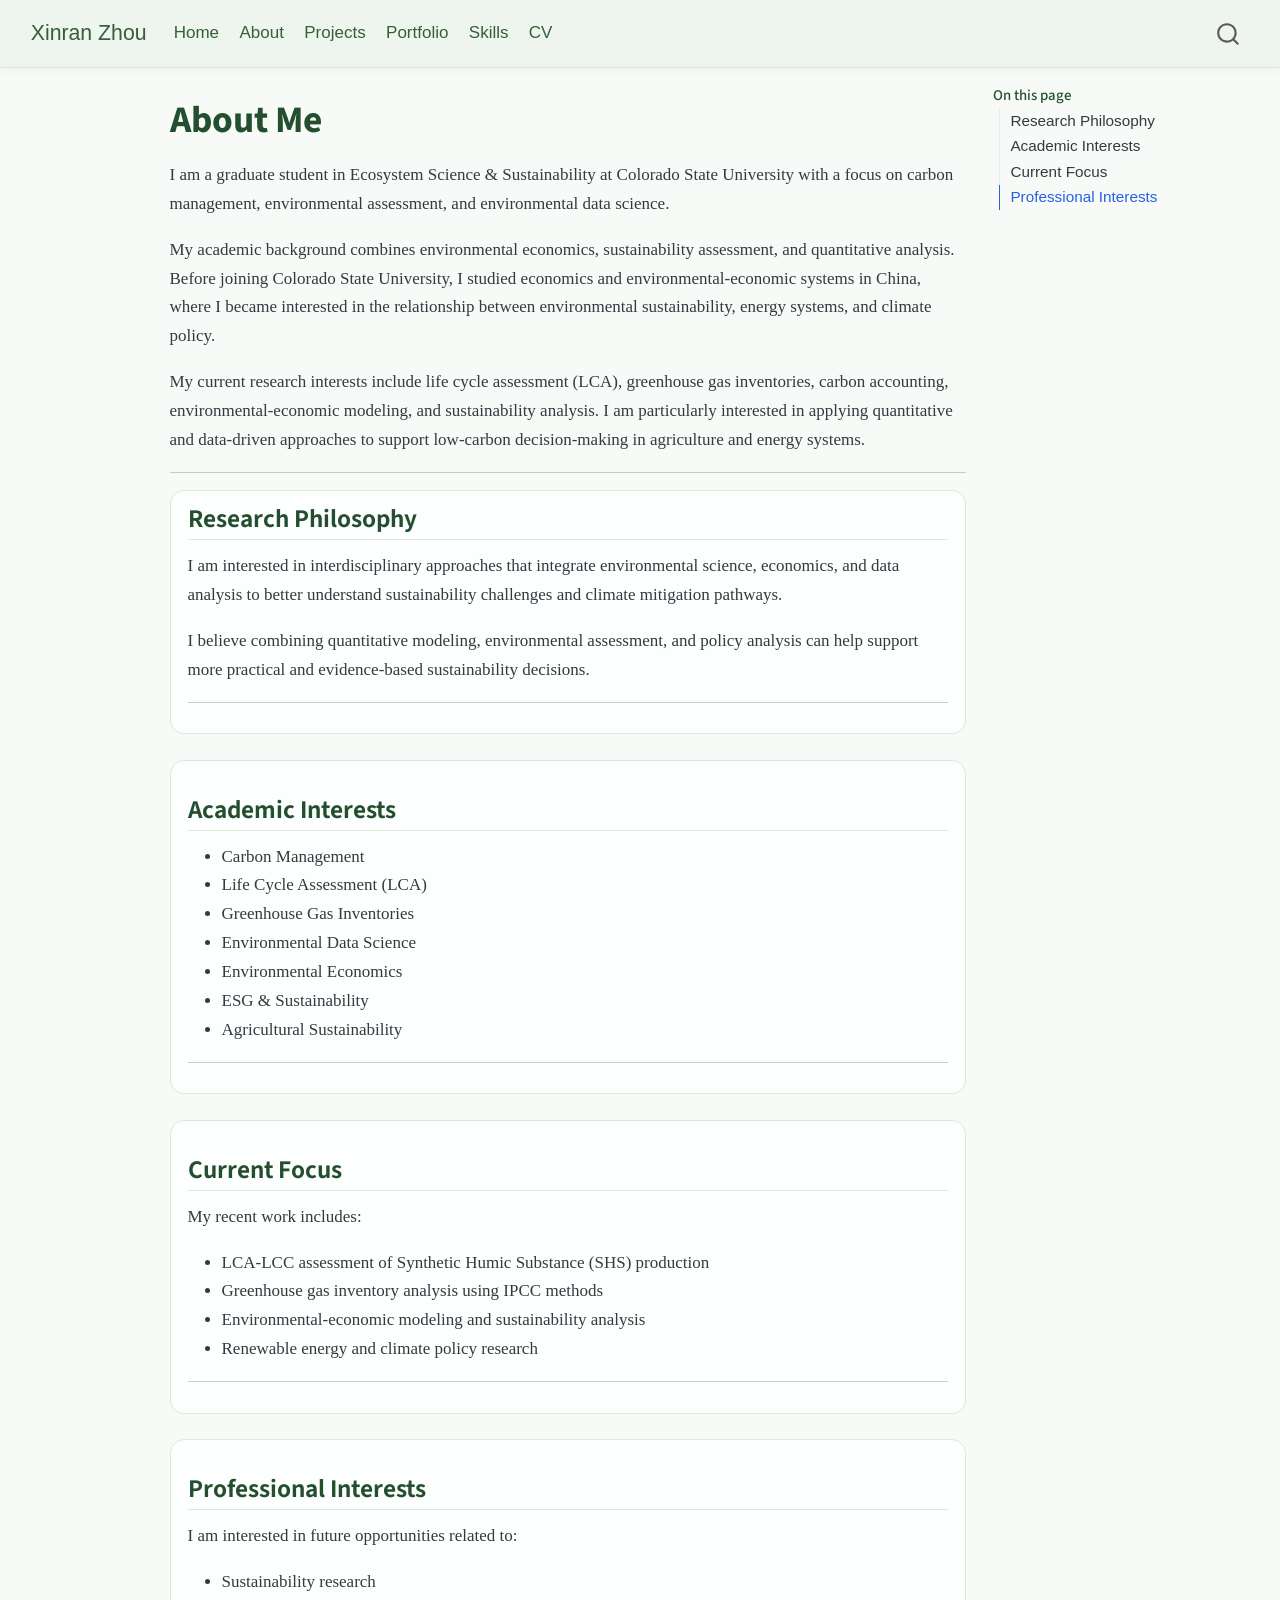
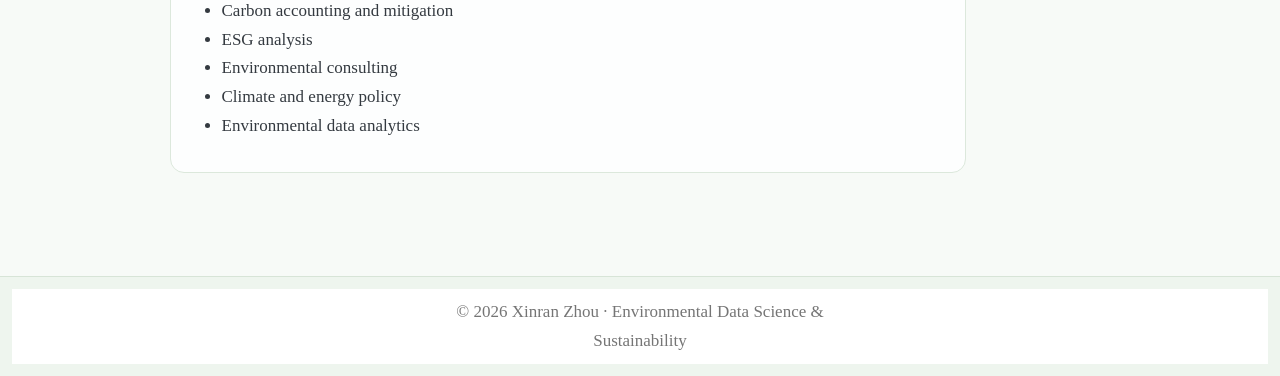
==== docs/about.html @ d774b44e "Add files via upload" ====
<!DOCTYPE html>
<html xmlns="http://www.w3.org/1999/xhtml" lang="en" xml:lang="en"><head>

<meta charset="utf-8">
<meta name="generator" content="quarto-1.9.36">

<meta name="viewport" content="width=device-width, initial-scale=1.0, user-scalable=yes">


<title>About Me – Xinran Zhou</title>
<style>
/* Default styles provided by pandoc.
** See https://pandoc.org/MANUAL.html#variables-for-html for config info.
*/
code{white-space: pre-wrap;}
span.smallcaps{font-variant: small-caps;}
div.columns{display: flex; gap: min(4vw, 1.5em);}
div.column{flex: auto; overflow-x: auto;}
div.hanging-indent{margin-left: 1.5em; text-indent: -1.5em;}
ul.task-list{list-style: none;}
ul.task-list li input[type="checkbox"] {
  width: 0.8em;
  margin: 0 0.8em 0.2em -1em; /* quarto-specific, see https://github.com/quarto-dev/quarto-cli/issues/4556 */ 
  vertical-align: middle;
}
</style>


<script src="site_libs/quarto-nav/quarto-nav.js"></script>
<script src="site_libs/clipboard/clipboard.min.js"></script>
<script src="site_libs/quarto-search/autocomplete.umd.js"></script>
<script src="site_libs/quarto-search/fuse.min.js"></script>
<script src="site_libs/quarto-search/quarto-search.js"></script>
<meta name="quarto:offset" content="./">
<script src="site_libs/quarto-html/quarto.js" type="module"></script>
<script src="site_libs/quarto-html/tabsets/tabsets.js" type="module"></script>
<script src="site_libs/quarto-html/popper.min.js"></script>
<script src="site_libs/quarto-html/tippy.umd.min.js"></script>
<script src="site_libs/quarto-html/anchor.min.js"></script>
<link href="site_libs/quarto-html/tippy.css" rel="stylesheet">
<link href="site_libs/quarto-html/quarto-syntax-highlighting-845c23b38eaddc0f92fda52bfe77a8c8.css" rel="stylesheet" id="quarto-text-highlighting-styles">
<script src="site_libs/bootstrap/bootstrap.min.js"></script>
<link href="site_libs/bootstrap/bootstrap-icons.css" rel="stylesheet">
<link href="site_libs/bootstrap/bootstrap-4a0616db53567be4a65104bf4abeed56.min.css" rel="stylesheet" append-hash="true" id="quarto-bootstrap" data-mode="light">
<script id="quarto-search-options" type="application/json">{
  "location": "navbar",
  "copy-button": false,
  "collapse-after": 3,
  "panel-placement": "end",
  "type": "overlay",
  "limit": 50,
  "keyboard-shortcut": [
    "f",
    "/",
    "s"
  ],
  "show-item-context": false,
  "language": {
    "search-no-results-text": "No results",
    "search-matching-documents-text": "matching documents",
    "search-copy-link-title": "Copy link to search",
    "search-hide-matches-text": "Hide additional matches",
    "search-more-match-text": "more match in this document",
    "search-more-matches-text": "more matches in this document",
    "search-clear-button-title": "Clear",
    "search-text-placeholder": "",
    "search-detached-cancel-button-title": "Cancel",
    "search-submit-button-title": "Submit",
    "search-label": "Search"
  }
}</script>
<style>html{ scroll-behavior: smooth; }</style>


<link rel="stylesheet" href="styles.css">
</head>

<body class="nav-fixed quarto-light">

<div id="quarto-search-results"></div>
  <header id="quarto-header" class="headroom fixed-top">
    <nav class="navbar navbar-expand-lg " data-bs-theme="dark">
      <div class="navbar-container container-fluid">
      <div class="navbar-brand-container mx-auto">
    <a class="navbar-brand" href="./index.html">
    <span class="navbar-title">Xinran Zhou</span>
    </a>
  </div>
            <div id="quarto-search" class="" title="Search"></div>
          <button class="navbar-toggler" type="button" data-bs-toggle="collapse" data-bs-target="#navbarCollapse" aria-controls="navbarCollapse" role="menu" aria-expanded="false" aria-label="Toggle navigation" onclick="if (window.quartoToggleHeadroom) { window.quartoToggleHeadroom(); }">
  <span class="navbar-toggler-icon"></span>
</button>
          <div class="collapse navbar-collapse" id="navbarCollapse">
            <ul class="navbar-nav navbar-nav-scroll me-auto">
  <li class="nav-item">
    <a class="nav-link" href="./index.html"> 
<span class="menu-text">Home</span></a>
  </li>  
  <li class="nav-item">
    <a class="nav-link active" href="./about.html" aria-current="page"> 
<span class="menu-text">About</span></a>
  </li>  
  <li class="nav-item">
    <a class="nav-link" href="./projects.html"> 
<span class="menu-text">Projects</span></a>
  </li>  
  <li class="nav-item">
    <a class="nav-link" href="./portfolio.html"> 
<span class="menu-text">Portfolio</span></a>
  </li>  
  <li class="nav-item">
    <a class="nav-link" href="./skills.html"> 
<span class="menu-text">Skills</span></a>
  </li>  
  <li class="nav-item">
    <a class="nav-link" href="./cv.html"> 
<span class="menu-text">CV</span></a>
  </li>  
</ul>
          </div> <!-- /navcollapse -->
            <div class="quarto-navbar-tools">
</div>
      </div> <!-- /container-fluid -->
    </nav>
</header>
<!-- content -->
<div id="quarto-content" class="quarto-container page-columns page-rows-contents page-layout-article page-navbar">
<!-- sidebar -->
<!-- margin-sidebar -->
    <div id="quarto-margin-sidebar" class="sidebar margin-sidebar">
        <nav id="TOC" role="doc-toc" class="toc-active">
    <h2 id="toc-title">On this page</h2>
   
  <ul class="collapse">
  <li><a href="#research-philosophy" id="toc-research-philosophy" class="nav-link active" data-scroll-target="#research-philosophy">Research Philosophy</a></li>
  <li><a href="#academic-interests" id="toc-academic-interests" class="nav-link" data-scroll-target="#academic-interests">Academic Interests</a></li>
  <li><a href="#current-focus" id="toc-current-focus" class="nav-link" data-scroll-target="#current-focus">Current Focus</a></li>
  <li><a href="#professional-interests" id="toc-professional-interests" class="nav-link" data-scroll-target="#professional-interests">Professional Interests</a></li>
  </ul>
</nav>
    </div>
<!-- main -->
<main class="content" id="quarto-document-content">

<header id="title-block-header" class="quarto-title-block default">
<div class="quarto-title">
<h1 class="title">About Me</h1>
</div>



<div class="quarto-title-meta">

    
  
    
  </div>
  


</header>


<p>I am a graduate student in Ecosystem Science &amp; Sustainability at Colorado State University with a focus on carbon management, environmental assessment, and environmental data science.</p>
<p>My academic background combines environmental economics, sustainability assessment, and quantitative analysis. Before joining Colorado State University, I studied economics and environmental-economic systems in China, where I became interested in the relationship between environmental sustainability, energy systems, and climate policy.</p>
<p>My current research interests include life cycle assessment (LCA), greenhouse gas inventories, carbon accounting, environmental-economic modeling, and sustainability analysis. I am particularly interested in applying quantitative and data-driven approaches to support low-carbon decision-making in agriculture and energy systems.</p>
<hr>
<section id="research-philosophy" class="level2">
<h2 class="anchored" data-anchor-id="research-philosophy">Research Philosophy</h2>
<p>I am interested in interdisciplinary approaches that integrate environmental science, economics, and data analysis to better understand sustainability challenges and climate mitigation pathways.</p>
<p>I believe combining quantitative modeling, environmental assessment, and policy analysis can help support more practical and evidence-based sustainability decisions.</p>
<hr>
</section>
<section id="academic-interests" class="level2">
<h2 class="anchored" data-anchor-id="academic-interests">Academic Interests</h2>
<ul>
<li>Carbon Management</li>
<li>Life Cycle Assessment (LCA)</li>
<li>Greenhouse Gas Inventories</li>
<li>Environmental Data Science</li>
<li>Environmental Economics</li>
<li>ESG &amp; Sustainability</li>
<li>Agricultural Sustainability</li>
</ul>
<hr>
</section>
<section id="current-focus" class="level2">
<h2 class="anchored" data-anchor-id="current-focus">Current Focus</h2>
<p>My recent work includes:</p>
<ul>
<li>LCA-LCC assessment of Synthetic Humic Substance (SHS) production</li>
<li>Greenhouse gas inventory analysis using IPCC methods</li>
<li>Environmental-economic modeling and sustainability analysis</li>
<li>Renewable energy and climate policy research</li>
</ul>
<hr>
</section>
<section id="professional-interests" class="level2">
<h2 class="anchored" data-anchor-id="professional-interests">Professional Interests</h2>
<p>I am interested in future opportunities related to:</p>
<ul>
<li>Sustainability research</li>
<li>Carbon accounting and mitigation</li>
<li>ESG analysis</li>
<li>Environmental consulting</li>
<li>Climate and energy policy</li>
<li>Environmental data analytics</li>
</ul>


</section>

</main> <!-- /main -->
<script id="quarto-html-after-body" type="application/javascript">
  window.document.addEventListener("DOMContentLoaded", function (event) {
    const icon = "";
    const anchorJS = new window.AnchorJS();
    anchorJS.options = {
      placement: 'right',
      icon: icon
    };
    anchorJS.add('.anchored');
    const isCodeAnnotation = (el) => {
      for (const clz of el.classList) {
        if (clz.startsWith('code-annotation-')) {                     
          return true;
        }
      }
      return false;
    }
    const onCopySuccess = function(e) {
      // button target
      const button = e.trigger;
      // don't keep focus
      button.blur();
      // flash "checked"
      button.classList.add('code-copy-button-checked');
      var currentTitle = button.getAttribute("title");
      button.setAttribute("title", "Copied!");
      let tooltip;
      if (window.bootstrap) {
        button.setAttribute("data-bs-toggle", "tooltip");
        button.setAttribute("data-bs-placement", "left");
        button.setAttribute("data-bs-title", "Copied!");
        tooltip = new bootstrap.Tooltip(button, 
          { trigger: "manual", 
            customClass: "code-copy-button-tooltip",
            offset: [0, -8]});
        tooltip.show();    
      }
      setTimeout(function() {
        if (tooltip) {
          tooltip.hide();
          button.removeAttribute("data-bs-title");
          button.removeAttribute("data-bs-toggle");
          button.removeAttribute("data-bs-placement");
        }
        button.setAttribute("title", currentTitle);
        button.classList.remove('code-copy-button-checked');
      }, 1000);
      // clear code selection
      e.clearSelection();
    }
    const getTextToCopy = function(trigger) {
      const outerScaffold = trigger.parentElement.cloneNode(true);
      const codeEl = outerScaffold.querySelector('code');
      for (const childEl of codeEl.children) {
        if (isCodeAnnotation(childEl)) {
          childEl.remove();
        }
      }
      return codeEl.innerText;
    }
    const clipboard = new window.ClipboardJS('.code-copy-button:not([data-in-quarto-modal])', {
      text: getTextToCopy
    });
    clipboard.on('success', onCopySuccess);
    if (window.document.getElementById('quarto-embedded-source-code-modal')) {
      const clipboardModal = new window.ClipboardJS('.code-copy-button[data-in-quarto-modal]', {
        text: getTextToCopy,
        container: window.document.getElementById('quarto-embedded-source-code-modal')
      });
      clipboardModal.on('success', onCopySuccess);
    }
      var localhostRegex = new RegExp(/^(?:http|https):\/\/localhost\:?[0-9]*\//);
      var mailtoRegex = new RegExp(/^mailto:/);
        var filterRegex = new RegExp('/' + window.location.host + '/');
      var isInternal = (href) => {
          return filterRegex.test(href) || localhostRegex.test(href) || mailtoRegex.test(href);
      }
      // Inspect non-navigation links and adorn them if external
     var links = window.document.querySelectorAll('a[href]:not(.nav-link):not(.navbar-brand):not(.toc-action):not(.sidebar-link):not(.sidebar-item-toggle):not(.pagination-link):not(.no-external):not([aria-hidden]):not(.dropdown-item):not(.quarto-navigation-tool):not(.about-link)');
      for (var i=0; i<links.length; i++) {
        const link = links[i];
        if (!isInternal(link.href)) {
          // undo the damage that might have been done by quarto-nav.js in the case of
          // links that we want to consider external
          if (link.dataset.originalHref !== undefined) {
            link.href = link.dataset.originalHref;
          }
            // target, if specified
            link.setAttribute("target", "_blank");
            if (link.getAttribute("rel") === null) {
              link.setAttribute("rel", "noopener");
            }
        }
      }
    function tippyHover(el, contentFn, onTriggerFn, onUntriggerFn) {
      const config = {
        allowHTML: true,
        maxWidth: 500,
        delay: 100,
        arrow: false,
        appendTo: function(el) {
            return el.parentElement;
        },
        interactive: true,
        interactiveBorder: 10,
        theme: 'quarto',
        placement: 'bottom-start',
      };
      if (contentFn) {
        config.content = contentFn;
      }
      if (onTriggerFn) {
        config.onTrigger = onTriggerFn;
      }
      if (onUntriggerFn) {
        config.onUntrigger = onUntriggerFn;
      }
      window.tippy(el, config); 
    }
    const noterefs = window.document.querySelectorAll('a[role="doc-noteref"]');
    for (var i=0; i<noterefs.length; i++) {
      const ref = noterefs[i];
      tippyHover(ref, function() {
        // use id or data attribute instead here
        let href = ref.getAttribute('data-footnote-href') || ref.getAttribute('href');
        try { href = new URL(href).hash; } catch {}
        const id = href.replace(/^#\/?/, "");
        const note = window.document.getElementById(id);
        if (note) {
          return note.innerHTML;
        } else {
          return "";
        }
      });
    }
    const xrefs = window.document.querySelectorAll('a.quarto-xref');
    const processXRef = (id, note) => {
      // Strip column container classes
      const stripColumnClz = (el) => {
        el.classList.remove("page-full", "page-columns");
        if (el.children) {
          for (const child of el.children) {
            stripColumnClz(child);
          }
        }
      }
      stripColumnClz(note)
      if (id === null || id.startsWith('sec-')) {
        // Special case sections, only their first couple elements
        const container = document.createElement("div");
        if (note.children && note.children.length > 2) {
          container.appendChild(note.children[0].cloneNode(true));
          for (let i = 1; i < note.children.length; i++) {
            const child = note.children[i];
            if (child.tagName === "P" && child.innerText === "") {
              continue;
            } else {
              container.appendChild(child.cloneNode(true));
              break;
            }
          }
          if (window.Quarto?.typesetMath) {
            window.Quarto.typesetMath(container);
          }
          return container.innerHTML
        } else {
          if (window.Quarto?.typesetMath) {
            window.Quarto.typesetMath(note);
          }
          return note.innerHTML;
        }
      } else {
        // Remove any anchor links if they are present
        const anchorLink = note.querySelector('a.anchorjs-link');
        if (anchorLink) {
          anchorLink.remove();
        }
        if (window.Quarto?.typesetMath) {
          window.Quarto.typesetMath(note);
        }
        if (note.classList.contains("callout")) {
          return note.outerHTML;
        } else {
          return note.innerHTML;
        }
      }
    }
    for (var i=0; i<xrefs.length; i++) {
      const xref = xrefs[i];
      tippyHover(xref, undefined, function(instance) {
        instance.disable();
        let url = xref.getAttribute('href');
        let hash = undefined; 
        if (url.startsWith('#')) {
          hash = url;
        } else {
          try { hash = new URL(url).hash; } catch {}
        }
        if (hash) {
          const id = hash.replace(/^#\/?/, "");
          const note = window.document.getElementById(id);
          if (note !== null) {
            try {
              const html = processXRef(id, note.cloneNode(true));
              instance.setContent(html);
            } finally {
              instance.enable();
              instance.show();
            }
          } else {
            // See if we can fetch this
            fetch(url.split('#')[0])
            .then(res => res.text())
            .then(html => {
              const parser = new DOMParser();
              const htmlDoc = parser.parseFromString(html, "text/html");
              const note = htmlDoc.getElementById(id);
              if (note !== null) {
                const html = processXRef(id, note);
                instance.setContent(html);
              } 
            }).finally(() => {
              instance.enable();
              instance.show();
            });
          }
        } else {
          // See if we can fetch a full url (with no hash to target)
          // This is a special case and we should probably do some content thinning / targeting
          fetch(url)
          .then(res => res.text())
          .then(html => {
            const parser = new DOMParser();
            const htmlDoc = parser.parseFromString(html, "text/html");
            const note = htmlDoc.querySelector('main.content');
            if (note !== null) {
              // This should only happen for chapter cross references
              // (since there is no id in the URL)
              // remove the first header
              if (note.children.length > 0 && note.children[0].tagName === "HEADER") {
                note.children[0].remove();
              }
              const html = processXRef(null, note);
              instance.setContent(html);
            } 
          }).finally(() => {
            instance.enable();
            instance.show();
          });
        }
      }, function(instance) {
      });
    }
        let selectedAnnoteEl;
        const selectorForAnnotation = ( cell, annotation) => {
          let cellAttr = 'data-code-cell="' + cell + '"';
          let lineAttr = 'data-code-annotation="' +  annotation + '"';
          const selector = 'span[' + cellAttr + '][' + lineAttr + ']';
          return selector;
        }
        const selectCodeLines = (annoteEl) => {
          const doc = window.document;
          const targetCell = annoteEl.getAttribute("data-target-cell");
          const targetAnnotation = annoteEl.getAttribute("data-target-annotation");
          const annoteSpan = window.document.querySelector(selectorForAnnotation(targetCell, targetAnnotation));
          const lines = annoteSpan.getAttribute("data-code-lines").split(",");
          const lineIds = lines.map((line) => {
            return targetCell + "-" + line;
          })
          let top = null;
          let height = null;
          let parent = null;
          if (lineIds.length > 0) {
              //compute the position of the single el (top and bottom and make a div)
              const el = window.document.getElementById(lineIds[0]);
              top = el.offsetTop;
              height = el.offsetHeight;
              parent = el.parentElement.parentElement;
            if (lineIds.length > 1) {
              const lastEl = window.document.getElementById(lineIds[lineIds.length - 1]);
              const bottom = lastEl.offsetTop + lastEl.offsetHeight;
              height = bottom - top;
            }
            if (top !== null && height !== null && parent !== null) {
              // cook up a div (if necessary) and position it 
              let div = window.document.getElementById("code-annotation-line-highlight");
              if (div === null) {
                div = window.document.createElement("div");
                div.setAttribute("id", "code-annotation-line-highlight");
                div.style.position = 'absolute';
                parent.appendChild(div);
              }
              div.style.top = top - 2 + "px";
              div.style.height = height + 4 + "px";
              div.style.left = 0;
              let gutterDiv = window.document.getElementById("code-annotation-line-highlight-gutter");
              if (gutterDiv === null) {
                gutterDiv = window.document.createElement("div");
                gutterDiv.setAttribute("id", "code-annotation-line-highlight-gutter");
                gutterDiv.style.position = 'absolute';
                const codeCell = window.document.getElementById(targetCell);
                const gutter = codeCell.querySelector('.code-annotation-gutter');
                gutter.appendChild(gutterDiv);
              }
              gutterDiv.style.top = top - 2 + "px";
              gutterDiv.style.height = height + 4 + "px";
            }
            selectedAnnoteEl = annoteEl;
          }
        };
        const unselectCodeLines = () => {
          const elementsIds = ["code-annotation-line-highlight", "code-annotation-line-highlight-gutter"];
          elementsIds.forEach((elId) => {
            const div = window.document.getElementById(elId);
            if (div) {
              div.remove();
            }
          });
          selectedAnnoteEl = undefined;
        };
          // Handle positioning of the toggle
      window.addEventListener(
        "resize",
        throttle(() => {
          elRect = undefined;
          if (selectedAnnoteEl) {
            selectCodeLines(selectedAnnoteEl);
          }
        }, 10)
      );
      function throttle(fn, ms) {
      let throttle = false;
      let timer;
        return (...args) => {
          if(!throttle) { // first call gets through
              fn.apply(this, args);
              throttle = true;
          } else { // all the others get throttled
              if(timer) clearTimeout(timer); // cancel #2
              timer = setTimeout(() => {
                fn.apply(this, args);
                timer = throttle = false;
              }, ms);
          }
        };
      }
        // Attach click handler to the DT
        const annoteDls = window.document.querySelectorAll('dt[data-target-cell]');
        for (const annoteDlNode of annoteDls) {
          annoteDlNode.addEventListener('click', (event) => {
            const clickedEl = event.target;
            if (clickedEl !== selectedAnnoteEl) {
              unselectCodeLines();
              const activeEl = window.document.querySelector('dt[data-target-cell].code-annotation-active');
              if (activeEl) {
                activeEl.classList.remove('code-annotation-active');
              }
              selectCodeLines(clickedEl);
              clickedEl.classList.add('code-annotation-active');
            } else {
              // Unselect the line
              unselectCodeLines();
              clickedEl.classList.remove('code-annotation-active');
            }
          });
        }
    const findCites = (el) => {
      const parentEl = el.parentElement;
      if (parentEl) {
        const cites = parentEl.dataset.cites;
        if (cites) {
          return {
            el,
            cites: cites.split(' ')
          };
        } else {
          return findCites(el.parentElement)
        }
      } else {
        return undefined;
      }
    };
    var bibliorefs = window.document.querySelectorAll('a[role="doc-biblioref"]');
    for (var i=0; i<bibliorefs.length; i++) {
      const ref = bibliorefs[i];
      const citeInfo = findCites(ref);
      if (citeInfo) {
        tippyHover(citeInfo.el, function() {
          var popup = window.document.createElement('div');
          citeInfo.cites.forEach(function(cite) {
            var citeDiv = window.document.createElement('div');
            citeDiv.classList.add('hanging-indent');
            citeDiv.classList.add('csl-entry');
            var biblioDiv = window.document.getElementById('ref-' + cite);
            if (biblioDiv) {
              citeDiv.innerHTML = biblioDiv.innerHTML;
            }
            popup.appendChild(citeDiv);
          });
          return popup.innerHTML;
        });
      }
    }
  });
  </script>
</div> <!-- /content -->
<footer class="footer">
  <div class="nav-footer">
    <div class="nav-footer-left">
      &nbsp;
    </div>   
    <div class="nav-footer-center">
<p>© 2026 Xinran Zhou · Environmental Data Science &amp; Sustainability</p>
</div>
    <div class="nav-footer-right">
      &nbsp;
    </div>
  </div>
</footer>




<script src="site_libs/quarto-html/zenscroll-min.js"></script>
</body></html>
---- docs/site_libs/quarto-html/tippy.css ----
.tippy-box[data-animation=fade][data-state=hidden]{opacity:0}[data-tippy-root]{max-width:calc(100vw - 10px)}.tippy-box{position:relative;background-color:#333;color:#fff;border-radius:4px;font-size:14px;line-height:1.4;white-space:normal;outline:0;transition-property:transform,visibility,opacity}.tippy-box[data-placement^=top]>.tippy-arrow{bottom:0}.tippy-box[data-placement^=top]>.tippy-arrow:before{bottom:-7px;left:0;border-width:8px 8px 0;border-top-color:initial;transform-origin:center top}.tippy-box[data-placement^=bottom]>.tippy-arrow{top:0}.tippy-box[data-placement^=bottom]>.tippy-arrow:before{top:-7px;left:0;border-width:0 8px 8px;border-bottom-color:initial;transform-origin:center bottom}.tippy-box[data-placement^=left]>.tippy-arrow{right:0}.tippy-box[data-placement^=left]>.tippy-arrow:before{border-width:8px 0 8px 8px;border-left-color:initial;right:-7px;transform-origin:center left}.tippy-box[data-placement^=right]>.tippy-arrow{left:0}.tippy-box[data-placement^=right]>.tippy-arrow:before{left:-7px;border-width:8px 8px 8px 0;border-right-color:initial;transform-origin:center right}.tippy-box[data-inertia][data-state=visible]{transition-timing-function:cubic-bezier(.54,1.5,.38,1.11)}.tippy-arrow{width:16px;height:16px;color:#333}.tippy-arrow:before{content:"";position:absolute;border-color:transparent;border-style:solid}.tippy-content{position:relative;padding:5px 9px;z-index:1}
---- docs/site_libs/quarto-html/quarto-syntax-highlighting-845c23b38eaddc0f92fda52bfe77a8c8.css ----
/* quarto syntax highlight colors */
:root {
  --quarto-hl-ot-color: #003B4F;
  --quarto-hl-at-color: #657422;
  --quarto-hl-ss-color: #20794D;
  --quarto-hl-an-color: #5E5E5E;
  --quarto-hl-fu-color: #4758AB;
  --quarto-hl-st-color: #20794D;
  --quarto-hl-cf-color: #003B4F;
  --quarto-hl-op-color: #5E5E5E;
  --quarto-hl-er-color: #AD0000;
  --quarto-hl-bn-color: #AD0000;
  --quarto-hl-al-color: #AD0000;
  --quarto-hl-va-color: #111111;
  --quarto-hl-bu-color: inherit;
  --quarto-hl-ex-color: inherit;
  --quarto-hl-pp-color: #AD0000;
  --quarto-hl-in-color: #5E5E5E;
  --quarto-hl-vs-color: #20794D;
  --quarto-hl-wa-color: #5E5E5E;
  --quarto-hl-do-color: #5E5E5E;
  --quarto-hl-im-color: #00769E;
  --quarto-hl-ch-color: #20794D;
  --quarto-hl-dt-color: #AD0000;
  --quarto-hl-fl-color: #AD0000;
  --quarto-hl-co-color: #5E5E5E;
  --quarto-hl-cv-color: #5E5E5E;
  --quarto-hl-cn-color: #8f5902;
  --quarto-hl-sc-color: #5E5E5E;
  --quarto-hl-dv-color: #AD0000;
  --quarto-hl-kw-color: #003B4F;
}

/* other quarto variables */
:root {
  --quarto-font-monospace: SFMono-Regular, Menlo, Monaco, Consolas, "Liberation Mono", "Courier New", monospace;
}

/* syntax highlight based on Pandoc's rules */
pre > code.sourceCode > span {
  color: #003B4F;
}

code.sourceCode > span {
  color: #003B4F;
}

div.sourceCode,
div.sourceCode pre.sourceCode {
  color: #003B4F;
}

/* Normal */
code span {
  color: #003B4F;
}

/* Alert */
code span.al {
  color: #AD0000;
  font-style: inherit;
}

/* Annotation */
code span.an {
  color: #5E5E5E;
  font-style: inherit;
}

/* Attribute */
code span.at {
  color: #657422;
  font-style: inherit;
}

/* BaseN */
code span.bn {
  color: #AD0000;
  font-style: inherit;
}

/* BuiltIn */
code span.bu {
  font-style: inherit;
}

/* ControlFlow */
code span.cf {
  color: #003B4F;
  font-weight: bold;
  font-style: inherit;
}

/* Char */
code span.ch {
  color: #20794D;
  font-style: inherit;
}

/* Constant */
code span.cn {
  color: #8f5902;
  font-style: inherit;
}

/* Comment */
code span.co {
  color: #5E5E5E;
  font-style: inherit;
}

/* CommentVar */
code span.cv {
  color: #5E5E5E;
  font-style: italic;
}

/* Documentation */
code span.do {
  color: #5E5E5E;
  font-style: italic;
}

/* DataType */
code span.dt {
  color: #AD0000;
  font-style: inherit;
}

/* DecVal */
code span.dv {
  color: #AD0000;
  font-style: inherit;
}

/* Error */
code span.er {
  color: #AD0000;
  font-style: inherit;
}

/* Extension */
code span.ex {
  font-style: inherit;
}

/* Float */
code span.fl {
  color: #AD0000;
  font-style: inherit;
}

/* Function */
code span.fu {
  color: #4758AB;
  font-style: inherit;
}

/* Import */
code span.im {
  color: #00769E;
  font-style: inherit;
}

/* Information */
code span.in {
  color: #5E5E5E;
  font-style: inherit;
}

/* Keyword */
code span.kw {
  color: #003B4F;
  font-weight: bold;
  font-style: inherit;
}

/* Operator */
code span.op {
  color: #5E5E5E;
  font-style: inherit;
}

/* Other */
code span.ot {
  color: #003B4F;
  font-style: inherit;
}

/* Preprocessor */
code span.pp {
  color: #AD0000;
  font-style: inherit;
}

/* SpecialChar */
code span.sc {
  color: #5E5E5E;
  font-style: inherit;
}

/* SpecialString */
code span.ss {
  color: #20794D;
  font-style: inherit;
}

/* String */
code span.st {
  color: #20794D;
  font-style: inherit;
}

/* Variable */
code span.va {
  color: #111111;
  font-style: inherit;
}

/* VerbatimString */
code span.vs {
  color: #20794D;
  font-style: inherit;
}

/* Warning */
code span.wa {
  color: #5E5E5E;
  font-style: italic;
}

.prevent-inlining {
  content: "</";
}

/*# sourceMappingURL=ac89f0bb514bba72461919f78549e31c.css.map */
---- docs/styles.css ----
/* =========================
   Global Layout
========================= */

body {
  font-size: 18px;
  line-height: 1.8;
  background-color: #F7FAF7;
}


/* =========================
   Typography
========================= */

/* Main page titles */
h1 {
  font-size: 2.2rem;
  font-weight: 700;
  margin-top: 1rem;
  margin-bottom: 1rem;
  color: #234F2E;
}

/* Section titles */
h2 {
  font-size: 1.5rem;
  font-weight: 650;
  margin-top: 1.2rem;
  margin-bottom: 0.7rem;
  border-bottom: 1px solid #dfe7df;
  padding-bottom: 0.25rem;
  color: #234F2E;
}

/* Subsection titles */
h3 {
  font-size: 1.2rem;
  font-weight: 600;
  margin-top: 0.8rem;
  margin-bottom: 0.4rem;
  color: #234F2E;
}

/* Body text */
p,
li {
  font-size: 1rem;
  line-height: 1.7;
  font-family: "Times New Roman", Times, serif;
}


/* =========================
   Navbar
========================= */

.navbar {
  background-color: #EEF5EE !important;
  border-bottom: 1px solid #D7E4D7;
  box-shadow: 0 2px 10px rgba(0,0,0,0.04);
}

/* Navbar links */
.navbar-nav .nav-link {
  font-family: Arial, Helvetica, sans-serif;
  color: #355E3B !important;
  font-size: 1rem;
}

.navbar-nav .nav-link:hover {
  color: #2C7FB8 !important;
}

/* Website title */
.navbar-title {
  font-family: Arial, Helvetica, sans-serif;
  color: #355E3B !important;
}


/* =========================
   Links
========================= */

a {
  color: #2C7FB8;
  text-decoration: none;
}

a:hover {
  color: #1B7837;
  text-decoration: underline;
}


/* =========================
   About Page
========================= */

.about-image {
  border-radius: 18px;
}

.about-entity {
  padding: 1rem;
}

/* Intro academic title */
.intro-title {
  font-family: "Times New Roman", Times, serif;
  font-size: 1.25rem;
  font-weight: 800;
  line-height: 1.7;
}


/* =========================
   Section Cards
========================= */

.level2,
.card,
.callout,
div.quarto-about-jolla,
.panel-caption,
.content-block {
  background-color: #FDFEFE;
  border-radius: 14px;
  border: 1px solid #DCE8DC;
  padding: 0.8rem 1rem;
  margin-bottom: 1.5rem;
}


/* =========================
   Table of Contents
========================= */

/* TOC title */
.sidebar .toc-title {
  font-family: Arial, Helvetica, sans-serif;
  font-size: 1rem;
  color: #355E3B;
}

/* TOC links */
.sidebar nav[role="doc-toc"] a {
  font-family: Arial, Helvetica, sans-serif;
  font-size: 0.9rem;
  color: #355E3B;
  line-height: 1.5;
}

/* TOC hover */
.sidebar nav[role="doc-toc"] a:hover {
  color: #2C7FB8;
}


/* =========================
   Footer
========================= */

.footer {
  background-color: #EEF5EE;
  border-top: 1px solid #D7E4D7;
  padding: 12px;
  color: #355E3B;
  font-size: 0.9rem;
  text-align: center;
}
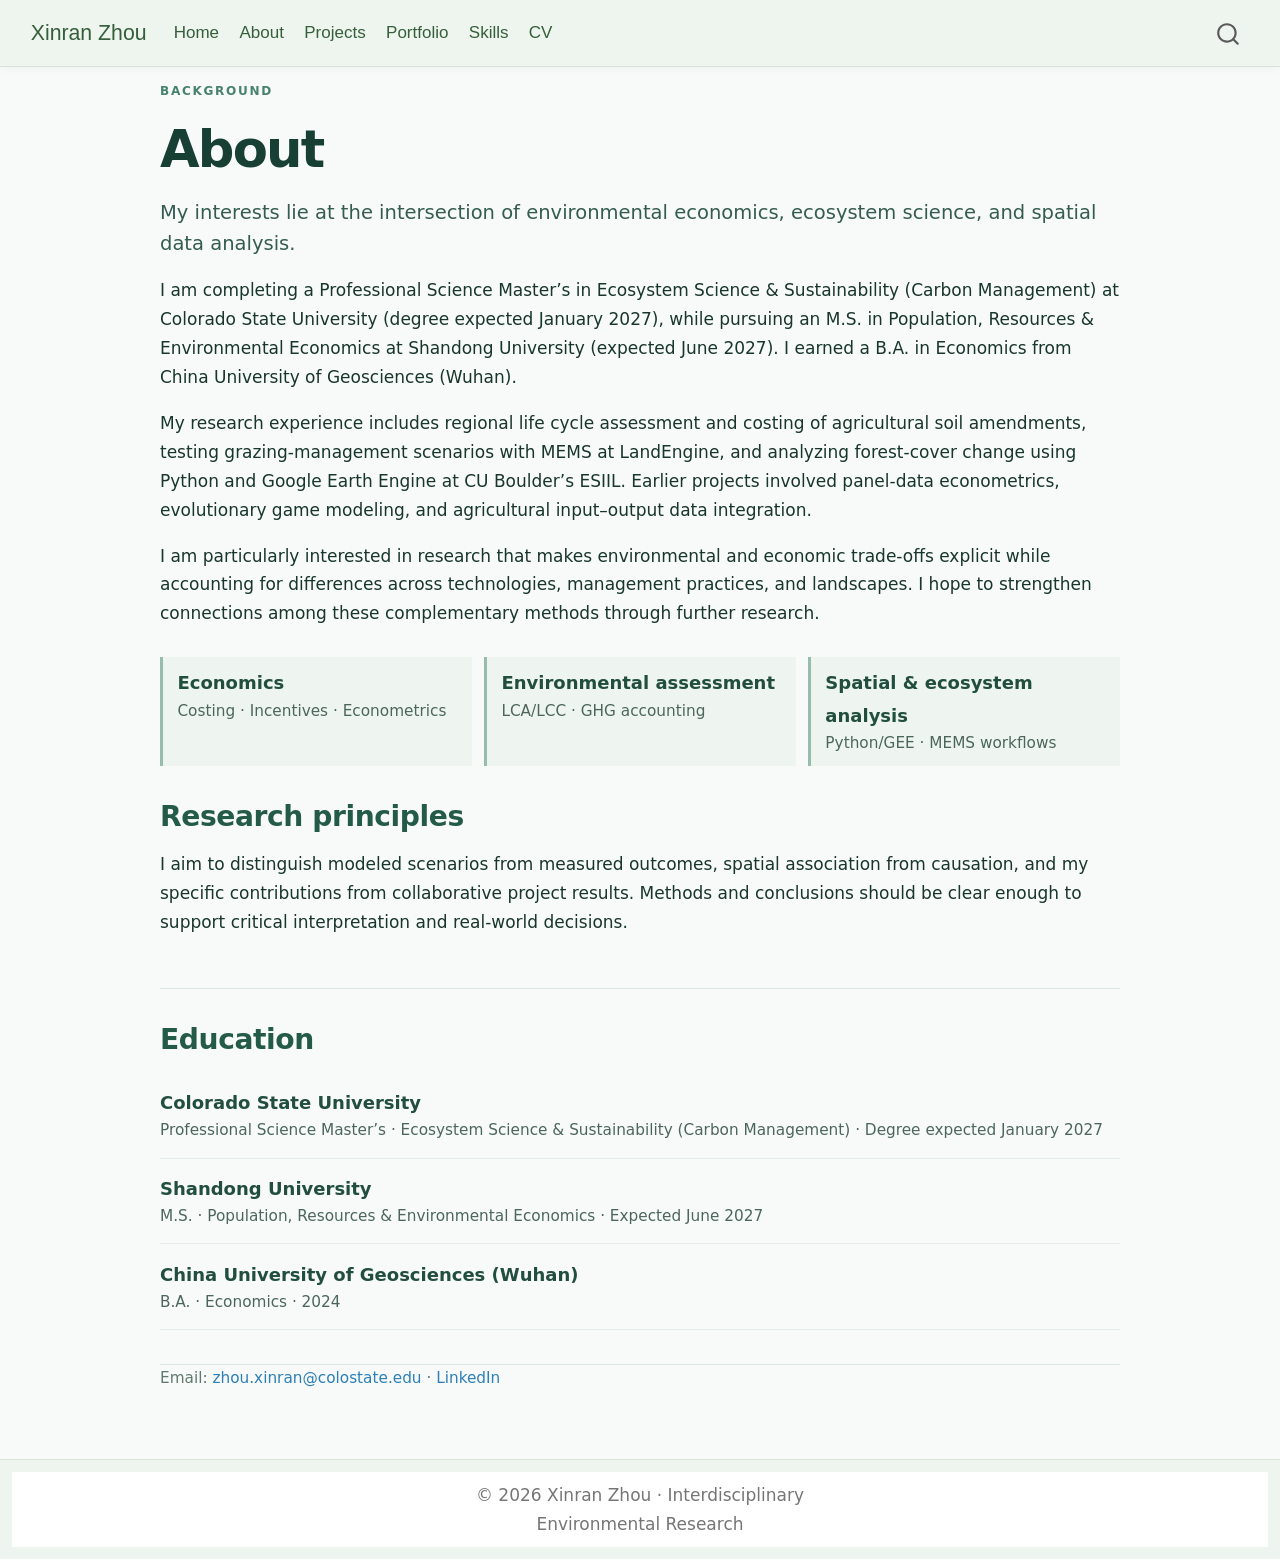
==== commit 0a0ac733: "Refresh research portfolio content and responsive project pages" ====
--- a/docs/about.html
+++ b/docs/about.html
@@ -141,75 +141,15 @@
     </div>
 <!-- main -->
 <main class="content" id="quarto-document-content">
-
-<header id="title-block-header" class="quarto-title-block default">
-<div class="quarto-title">
-<h1 class="title">About Me</h1>
-</div>
-
-
-
-<div class="quarto-title-meta">
-
-    
-  
-    
-  </div>
-  
-
-
-</header>
-
-
-<p>I am a graduate student in Ecosystem Science &amp; Sustainability at Colorado State University with a focus on carbon management, environmental assessment, and environmental data science.</p>
-<p>My academic background combines environmental economics, sustainability assessment, and quantitative analysis. Before joining Colorado State University, I studied economics and environmental-economic systems in China, where I became interested in the relationship between environmental sustainability, energy systems, and climate policy.</p>
-<p>My current research interests include life cycle assessment (LCA), greenhouse gas inventories, carbon accounting, environmental-economic modeling, and sustainability analysis. I am particularly interested in applying quantitative and data-driven approaches to support low-carbon decision-making in agriculture and energy systems.</p>
-<hr>
-<section id="research-philosophy" class="level2">
-<h2 class="anchored" data-anchor-id="research-philosophy">Research Philosophy</h2>
-<p>I am interested in interdisciplinary approaches that integrate environmental science, economics, and data analysis to better understand sustainability challenges and climate mitigation pathways.</p>
-<p>I believe combining quantitative modeling, environmental assessment, and policy analysis can help support more practical and evidence-based sustainability decisions.</p>
-<hr>
-</section>
-<section id="academic-interests" class="level2">
-<h2 class="anchored" data-anchor-id="academic-interests">Academic Interests</h2>
-<ul>
-<li>Carbon Management</li>
-<li>Life Cycle Assessment (LCA)</li>
-<li>Greenhouse Gas Inventories</li>
-<li>Environmental Data Science</li>
-<li>Environmental Economics</li>
-<li>ESG &amp; Sustainability</li>
-<li>Agricultural Sustainability</li>
-</ul>
-<hr>
-</section>
-<section id="current-focus" class="level2">
-<h2 class="anchored" data-anchor-id="current-focus">Current Focus</h2>
-<p>My recent work includes:</p>
-<ul>
-<li>LCA-LCC assessment of Synthetic Humic Substance (SHS) production</li>
-<li>Greenhouse gas inventory analysis using IPCC methods</li>
-<li>Environmental-economic modeling and sustainability analysis</li>
-<li>Renewable energy and climate policy research</li>
-</ul>
-<hr>
-</section>
-<section id="professional-interests" class="level2">
-<h2 class="anchored" data-anchor-id="professional-interests">Professional Interests</h2>
-<p>I am interested in future opportunities related to:</p>
-<ul>
-<li>Sustainability research</li>
-<li>Carbon accounting and mitigation</li>
-<li>ESG analysis</li>
-<li>Environmental consulting</li>
-<li>Climate and energy policy</li>
-<li>Environmental data analytics</li>
-</ul>
-
-
-</section>
-
+<div class="research-page"><p class="eyebrow">BACKGROUND</p><h1>About</h1>
+<p class="intro-lede">My interests lie at the intersection of environmental economics, ecosystem science, and spatial data analysis.</p>
+<p>I am completing a Professional Science Master’s in Ecosystem Science &amp; Sustainability (Carbon Management) at Colorado State University (degree expected January 2027), while pursuing an M.S. in Population, Resources &amp; Environmental Economics at Shandong University (expected June 2027). I earned a B.A. in Economics from China University of Geosciences (Wuhan).</p>
+<p>My research experience includes regional life cycle assessment and costing of agricultural soil amendments, testing grazing-management scenarios with MEMS at LandEngine, and analyzing forest-cover change using Python and Google Earth Engine at CU Boulder’s ESIIL. Earlier projects involved panel-data econometrics, evolutionary game modeling, and agricultural input–output data integration.</p>
+<p>I am particularly interested in research that makes environmental and economic trade-offs explicit while accounting for differences across technologies, management practices, and landscapes. I hope to strengthen connections among these complementary methods through further research.</p>
+<div class="info-strip"><div><strong>Economics</strong><span>Costing · Incentives · Econometrics</span></div><div><strong>Environmental assessment</strong><span>LCA/LCC · GHG accounting</span></div><div><strong>Spatial &amp; ecosystem analysis</strong><span>Python/GEE · MEMS workflows</span></div></div>
+<section class="research-section"><h2>Research principles</h2><p>I aim to distinguish modeled scenarios from measured outcomes, spatial association from causation, and my specific contributions from collaborative project results. Methods and conclusions should be clear enough to support critical interpretation and real-world decisions.</p></section>
+<section class="research-section"><h2>Education</h2><div class="detail-list"><div><strong>Colorado State University</strong><span>Professional Science Master’s · Ecosystem Science &amp; Sustainability (Carbon Management) · Degree expected January 2027</span></div><div><strong>Shandong University</strong><span>M.S. · Population, Resources &amp; Environmental Economics · Expected June 2027</span></div><div><strong>China University of Geosciences (Wuhan)</strong><span>B.A. · Economics · 2024</span></div></div></section>
+<p class="quiet">Email: <a href="mailto:zhou.xinran@colostate.edu">zhou.xinran@colostate.edu</a> · <a href="https://www.linkedin.com/in/xinran-zhou6/">LinkedIn</a></p></div>
 </main> <!-- /main -->
 <script id="quarto-html-after-body" type="application/javascript">
   window.document.addEventListener("DOMContentLoaded", function (event) {
@@ -623,7 +563,7 @@
       &nbsp;
     </div>   
     <div class="nav-footer-center">
-<p>© 2026 Xinran Zhou · Environmental Data Science &amp; Sustainability</p>
+<p>© 2026 Xinran Zhou · Interdisciplinary Environmental Research</p>
 </div>
     <div class="nav-footer-right">
       &nbsp;
--- a/docs/styles.css
+++ b/docs/styles.css
@@ -169,4 +169,48 @@
   color: #355E3B;
   font-size: 0.9rem;
   text-align: center;
-}+}
+
+/* 2026 research portfolio refresh; preserves existing Quarto navigation. */
+body { background:#f7faf8 !important; color:#19362d; }
+body, p, li, .content { font-family:system-ui,-apple-system,"Segoe UI",Arial,sans-serif !important; }
+p, li { line-height:1.7; }
+main.content { max-width:1100px; width:100%; margin:0 auto !important; padding:1.2rem 1.5rem 3rem; }
+#quarto-margin-sidebar { display:none !important; }
+#quarto-content { display:block !important; }
+.portfolio-shell { max-width:1100px; margin:auto; }
+.research-page, .research-hero, .research-section { box-sizing:border-box; }
+.research-page { max-width:960px; margin:0 auto; }
+.research-page > h1,.research-hero h1 { color:#173f34; font-family:system-ui,-apple-system,"Segoe UI",sans-serif; font-size:clamp(2rem,4vw,3.5rem); letter-spacing:-.035em; border:0; }
+.research-page h2,.research-section h2 { font-family:system-ui,-apple-system,"Segoe UI",sans-serif; font-size:clamp(1.3rem,2.2vw,1.75rem); letter-spacing:-.015em; color:#245a48; border:0; margin-top:0; }
+.research-page h3,.project-card h3,.three-column h3 { font-family:system-ui,-apple-system,"Segoe UI",sans-serif; color:#173e32; font-size:1.1rem; margin:.45rem 0; }
+.eyebrow,.project-type { font-family:system-ui,-apple-system,"Segoe UI",sans-serif; color:#48816f; font-size:.71rem !important; font-weight:750; text-transform:uppercase; letter-spacing:.14em; margin:0 0 .45rem; }
+.intro-lede,.research-subtitle { font-size:1.15rem !important; line-height:1.6; color:#355c51; font-weight:500; }
+.research-hero { display:grid; grid-template-columns:minmax(0,1.65fr) minmax(180px,.8fr); align-items:center; gap:2.5rem; padding:2rem 0 2.8rem; border-bottom:1px solid #d8e4dd; }
+.research-hero p { max-width:680px; }
+.research-portrait { display:flex; justify-content:center; }
+.research-portrait img { display:block; width:min(100%,260px); aspect-ratio:1/1; object-fit:cover; border-radius:24px; border:5px solid #fff; box-shadow:0 12px 38px rgba(32,74,58,.14); }
+.action-links { display:flex; align-items:center; flex-wrap:wrap; gap:1.1rem; margin-top:1.4rem; }
+.research-button { border-radius:8px; color:white !important; background:#24634e; padding:.68rem 1rem; font-weight:650; text-decoration:none !important; }
+.research-button:hover { background:#194836; }
+.research-link { font-weight:650; }
+.research-section { padding:2rem 0; border-bottom:1px solid #dce7e0; }
+.research-section.slim { padding:1.4rem 0; }
+.project-grid { display:grid; grid-template-columns:repeat(3,minmax(0,1fr)); gap:1rem; margin:1.25rem 0 .3rem; }
+.project-card,.skill-panel { background:#fff; border:1px solid #dce6df; border-radius:14px; padding:1.2rem; box-shadow:0 4px 20px rgba(37,87,66,.035); min-width:0; }
+.project-card p,.skill-panel p { font-size:.94rem; line-height:1.6; }
+.project-card a { font-weight:600; }
+.three-column { display:grid; grid-template-columns:repeat(3,minmax(0,1fr)); gap:1.2rem; }
+.info-strip { display:grid; grid-template-columns:repeat(3,minmax(0,1fr)); gap:.7rem; margin:1.7rem 0 0; }
+.info-strip>div { border-left:3px solid #96bcab; padding:.6rem .85rem; background:#eef5f0; }
+.info-strip strong,.detail-list strong { display:block; font-weight:700; color:#224e3f; }
+.info-strip span,.detail-list span { display:block; color:#4c665e; font-size:.9rem; line-height:1.55; }
+.detail-list>div { padding:.85rem 0; border-bottom:1px solid #e5ede8; }
+.skill-grid { display:grid; grid-template-columns:repeat(2,minmax(0,1fr)); gap:1rem; margin:1.25rem 0; }
+.skill-panel h2 { font-size:1.15rem; }
+.quiet { color:#637970; font-size:.9rem !important; }
+.result-inline { display:flex; align-items:center; gap:1rem; padding:1.2rem; border-left:4px solid #79ad94; background:#edf5ef; margin:1rem 0; }
+.result-inline strong { font-size:2rem; color:#285b48; }
+.result-inline span { color:#3f6053; font-size:.9rem; }
+.footer { background:#eef5ef !important; }
+@media(max-width:800px){main.content{padding:.9rem 1.1rem 2.1rem;} .research-hero { grid-template-columns:1fr; gap:.8rem; } .research-portrait { grid-row:1; justify-content:flex-start; } .research-portrait img{ width:150px; border-radius:18px; }.project-grid,.three-column,.info-strip,.skill-grid{grid-template-columns:1fr;} .research-section{padding:1.45rem 0;} .action-links{gap:.8rem;} }
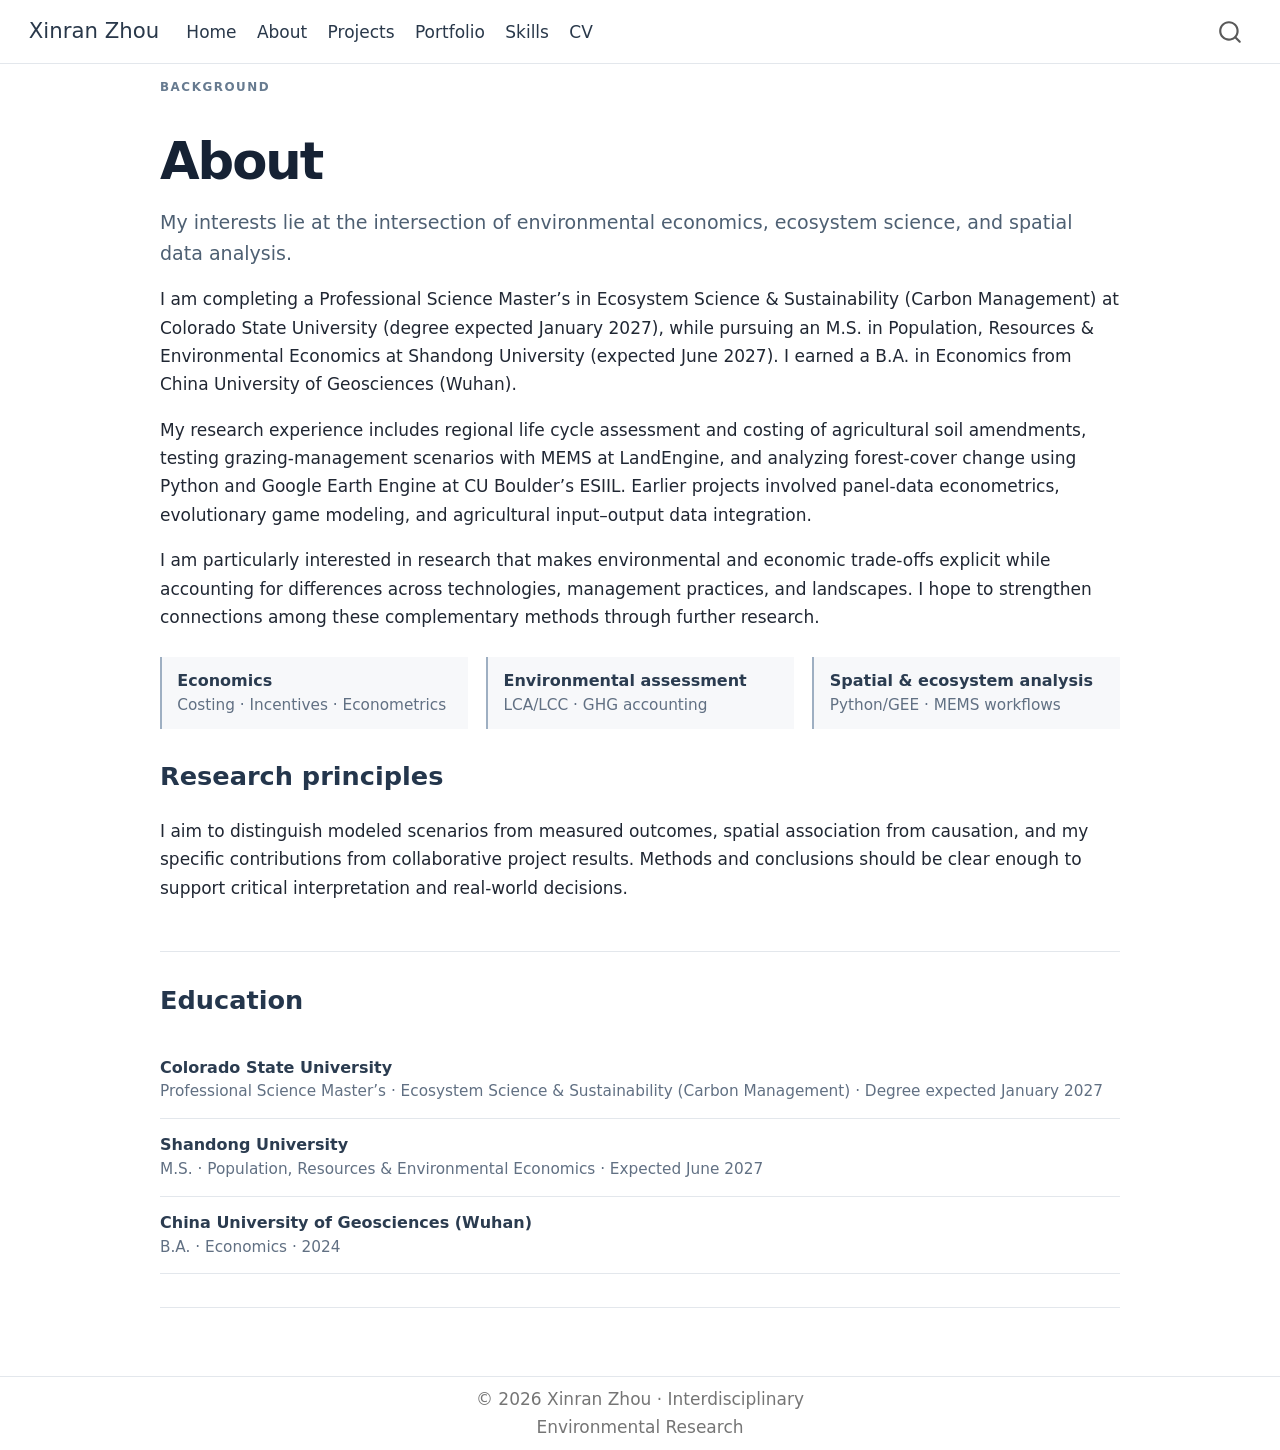
==== commit 3f2cc129: "Simplify homepage navigation and surface direct contact links" ====
--- a/docs/about.html
+++ b/docs/about.html
@@ -148,8 +148,7 @@
 <p>I am particularly interested in research that makes environmental and economic trade-offs explicit while accounting for differences across technologies, management practices, and landscapes. I hope to strengthen connections among these complementary methods through further research.</p>
 <div class="info-strip"><div><strong>Economics</strong><span>Costing · Incentives · Econometrics</span></div><div><strong>Environmental assessment</strong><span>LCA/LCC · GHG accounting</span></div><div><strong>Spatial &amp; ecosystem analysis</strong><span>Python/GEE · MEMS workflows</span></div></div>
 <section class="research-section"><h2>Research principles</h2><p>I aim to distinguish modeled scenarios from measured outcomes, spatial association from causation, and my specific contributions from collaborative project results. Methods and conclusions should be clear enough to support critical interpretation and real-world decisions.</p></section>
-<section class="research-section"><h2>Education</h2><div class="detail-list"><div><strong>Colorado State University</strong><span>Professional Science Master’s · Ecosystem Science &amp; Sustainability (Carbon Management) · Degree expected January 2027</span></div><div><strong>Shandong University</strong><span>M.S. · Population, Resources &amp; Environmental Economics · Expected June 2027</span></div><div><strong>China University of Geosciences (Wuhan)</strong><span>B.A. · Economics · 2024</span></div></div></section>
-<p class="quiet">Email: <a href="mailto:zhou.xinran@colostate.edu">zhou.xinran@colostate.edu</a> · <a href="https://www.linkedin.com/in/xinran-zhou6/">LinkedIn</a></p></div>
+<section class="research-section"><h2>Education</h2><div class="detail-list"><div><strong>Colorado State University</strong><span>Professional Science Master’s · Ecosystem Science &amp; Sustainability (Carbon Management) · Degree expected January 2027</span></div><div><strong>Shandong University</strong><span>M.S. · Population, Resources &amp; Environmental Economics · Expected June 2027</span></div><div><strong>China University of Geosciences (Wuhan)</strong><span>B.A. · Economics · 2024</span></div></div></section></div>
 </main> <!-- /main -->
 <script id="quarto-html-after-body" type="application/javascript">
   window.document.addEventListener("DOMContentLoaded", function (event) {
--- a/docs/styles.css
+++ b/docs/styles.css
@@ -1,216 +1,38 @@
-/* =========================
-   Global Layout
-========================= */
-
-body {
-  font-size: 18px;
-  line-height: 1.8;
-  background-color: #F7FAF7;
-}
-
-
-/* =========================
-   Typography
-========================= */
-
-/* Main page titles */
-h1 {
-  font-size: 2.2rem;
-  font-weight: 700;
-  margin-top: 1rem;
-  margin-bottom: 1rem;
-  color: #234F2E;
-}
-
-/* Section titles */
-h2 {
-  font-size: 1.5rem;
-  font-weight: 650;
-  margin-top: 1.2rem;
-  margin-bottom: 0.7rem;
-  border-bottom: 1px solid #dfe7df;
-  padding-bottom: 0.25rem;
-  color: #234F2E;
-}
-
-/* Subsection titles */
-h3 {
-  font-size: 1.2rem;
-  font-weight: 600;
-  margin-top: 0.8rem;
-  margin-bottom: 0.4rem;
-  color: #234F2E;
-}
-
-/* Body text */
-p,
-li {
-  font-size: 1rem;
-  line-height: 1.7;
-  font-family: "Times New Roman", Times, serif;
-}
-
-
-/* =========================
-   Navbar
-========================= */
-
-.navbar {
-  background-color: #EEF5EE !important;
-  border-bottom: 1px solid #D7E4D7;
-  box-shadow: 0 2px 10px rgba(0,0,0,0.04);
-}
-
-/* Navbar links */
-.navbar-nav .nav-link {
-  font-family: Arial, Helvetica, sans-serif;
-  color: #355E3B !important;
-  font-size: 1rem;
-}
-
-.navbar-nav .nav-link:hover {
-  color: #2C7FB8 !important;
-}
-
-/* Website title */
-.navbar-title {
-  font-family: Arial, Helvetica, sans-serif;
-  color: #355E3B !important;
-}
-
-
-/* =========================
-   Links
-========================= */
-
-a {
-  color: #2C7FB8;
-  text-decoration: none;
-}
-
-a:hover {
-  color: #1B7837;
-  text-decoration: underline;
-}
-
-
-/* =========================
-   About Page
-========================= */
-
-.about-image {
-  border-radius: 18px;
-}
-
-.about-entity {
-  padding: 1rem;
-}
-
-/* Intro academic title */
-.intro-title {
-  font-family: "Times New Roman", Times, serif;
-  font-size: 1.25rem;
-  font-weight: 800;
-  line-height: 1.7;
-}
-
-
-/* =========================
-   Section Cards
-========================= */
-
-.level2,
-.card,
-.callout,
-div.quarto-about-jolla,
-.panel-caption,
-.content-block {
-  background-color: #FDFEFE;
-  border-radius: 14px;
-  border: 1px solid #DCE8DC;
-  padding: 0.8rem 1rem;
-  margin-bottom: 1.5rem;
-}
-
-
-/* =========================
-   Table of Contents
-========================= */
-
-/* TOC title */
-.sidebar .toc-title {
-  font-family: Arial, Helvetica, sans-serif;
-  font-size: 1rem;
-  color: #355E3B;
-}
-
-/* TOC links */
-.sidebar nav[role="doc-toc"] a {
-  font-family: Arial, Helvetica, sans-serif;
-  font-size: 0.9rem;
-  color: #355E3B;
-  line-height: 1.5;
-}
-
-/* TOC hover */
-.sidebar nav[role="doc-toc"] a:hover {
-  color: #2C7FB8;
-}
-
-
-/* =========================
-   Footer
-========================= */
-
-.footer {
-  background-color: #EEF5EE;
-  border-top: 1px solid #D7E4D7;
-  padding: 12px;
-  color: #355E3B;
-  font-size: 0.9rem;
-  text-align: center;
-}
+/* Minimal neutral portfolio palette — November 2026 */
+:root { --site-text:#202733; --site-muted:#5b6675; --site-link:#365d78; --site-border:#e3e7ec; }
+body { background:#ffffff !important; color:var(--site-text); font-family:system-ui,-apple-system,Segoe UI,Arial,sans-serif; font-size:16px; line-height:1.62; }
+p,li { font-family:inherit; font-size:1rem; line-height:1.67; }
+#quarto-content {display:block !important;}
+#quarto-margin-sidebar {display:none !important;}
+main.content {max-width:1100px;width:100%;margin:0 auto !important;padding:1.4rem 1.7rem 4rem;}
+a {color:var(--site-link);text-decoration:none;}a:hover {color:#203f57;text-decoration:underline;}
+.navbar {background:#fff !important;border-bottom:1px solid var(--site-border);box-shadow:none !important;}
+.navbar-nav .nav-link,.navbar-title {color:#29384a !important;font-family:system-ui,-apple-system,Segoe UI,Arial,sans-serif;}
+.navbar-nav .nav-link:hover {color:var(--site-link) !important;}
+h1,h2,h3 {font-family:system-ui,-apple-system,Segoe UI,Arial,sans-serif;color:#1c2938;border:0;}
+h1 {font-weight:700;}h2 {font-size:1.5rem;}h3 {font-size:1.1rem;}
+.research-page {max-width:960px;margin:0 auto;}.research-page>h1,.research-hero h1 {font-size:clamp(2rem,4vw,3.4rem);letter-spacing:-.04em;line-height:1.14;color:#162234;}
+.research-page h2,.research-section h2 {font-size:clamp(1.25rem,2vw,1.65rem);margin-top:0;color:#24364c;border:0;}
+.research-page h3,.project-card h3,.three-column h3 {font-size:1.06rem;color:#1d2e40;}
+.eyebrow,.project-type {font-size:.7rem !important;text-transform:uppercase;letter-spacing:.13em;color:#677b90;font-weight:700;margin:0 0 .5rem;}
+.intro-lede,.research-subtitle {font-size:1.12rem !important;line-height:1.6;color:#4e6073;font-weight:450;}
+.research-hero {display:grid;grid-template-columns:minmax(0,1.7fr) minmax(160px,.65fr);align-items:center;gap:2rem;padding:2.2rem 0 2.7rem;border-bottom:1px solid var(--site-border);}
+.research-hero p {max-width:660px;}.research-portrait {display:flex;justify-content:center;}.research-portrait img{display:block;width:120px;height:120px;object-fit:cover;image-rendering:-webkit-optimize-contrast;filter:contrast(1.045) saturate(1.015);border-radius:50%;border:3px solid #fff;box-shadow:0 2px 12px rgba(22,32,44,.11);}
+.action-links {display:flex;align-items:center;flex-wrap:wrap;gap:1rem;margin-top:1.3rem;}
+.research-button{display:inline-block;border-radius:8px;color:#fff !important;background:#354b63;padding:.65rem 1rem;font-weight:620;text-decoration:none !important;}.research-button:hover{background:#263a50;}
+.research-link{font-weight:600;}.research-section {padding:1.9rem 0;border-bottom:1px solid var(--site-border);}.research-section.slim{padding:1.25rem 0;}
+.project-grid{display:grid;grid-template-columns:repeat(3,minmax(0,1fr));gap:1rem;margin:1.2rem 0 .4rem;}
+.project-card,.skill-panel{background:#fff;border:1px solid var(--site-border);border-radius:12px;padding:1.15rem;box-shadow:none;min-width:0;}.project-card p,.skill-panel p{font-size:.94rem;line-height:1.57;}
+.three-column,.info-strip{display:grid;grid-template-columns:repeat(3,minmax(0,1fr));gap:1.1rem;}.info-strip{margin:1.5rem 0 0;}.info-strip>div{border-left:2px solid #9eafc2;padding:.65rem .9rem;background:#f7f8fa;}.info-strip strong,.detail-list strong{display:block;font-weight:700;color:#2b3c50;}.info-strip span,.detail-list span{display:block;color:#617083;font-size:.9rem;line-height:1.55;}.detail-list>div{padding:.8rem 0;border-bottom:1px solid var(--site-border);}
+.skill-grid{display:grid;grid-template-columns:repeat(2,minmax(0,1fr));gap:1rem;margin:1.25rem 0;}.skill-panel h2{font-size:1.12rem;}.quiet{color:#687586;font-size:.91rem !important;}.result-inline{display:flex;gap:1rem;align-items:center;background:#f7f8fa;border-left:3px solid #9dadbe;padding:1.1rem;margin:1rem 0;}.result-inline strong{font-size:1.9rem;color:#364b63;}.result-inline span{color:#526476;font-size:.94rem;}
+.footer{background:#fff !important;border-top:1px solid var(--site-border);color:#667584;}
+.cv-embed{background:#f7f8fa;border:1px solid var(--site-border);border-radius:10px;overflow:hidden;margin-top:1.5rem;}.cv-embed iframe{display:block;width:100%;min-height:780px;border:0;}
+@media(max-width:800px){main.content{padding:1rem 1.05rem 2.3rem;}.research-hero{grid-template-columns:1fr;gap:1rem;}.research-portrait{grid-row:1;justify-content:flex-start;}.research-portrait img{width:120px;height:120px;}.project-grid,.three-column,.info-strip,.skill-grid{grid-template-columns:1fr;}.research-section{padding:1.35rem 0;}.cv-embed iframe{height:650px;}}
+@media print{.navbar,.footer,.action-links,.research-button{display:none !important;}body{background:white !important;}main.content{max-width:100%;padding:0;}}
 
-/* 2026 research portfolio refresh; preserves existing Quarto navigation. */
-body { background:#f7faf8 !important; color:#19362d; }
-body, p, li, .content { font-family:system-ui,-apple-system,"Segoe UI",Arial,sans-serif !important; }
-p, li { line-height:1.7; }
-main.content { max-width:1100px; width:100%; margin:0 auto !important; padding:1.2rem 1.5rem 3rem; }
-#quarto-margin-sidebar { display:none !important; }
-#quarto-content { display:block !important; }
-.portfolio-shell { max-width:1100px; margin:auto; }
-.research-page, .research-hero, .research-section { box-sizing:border-box; }
-.research-page { max-width:960px; margin:0 auto; }
-.research-page > h1,.research-hero h1 { color:#173f34; font-family:system-ui,-apple-system,"Segoe UI",sans-serif; font-size:clamp(2rem,4vw,3.5rem); letter-spacing:-.035em; border:0; }
-.research-page h2,.research-section h2 { font-family:system-ui,-apple-system,"Segoe UI",sans-serif; font-size:clamp(1.3rem,2.2vw,1.75rem); letter-spacing:-.015em; color:#245a48; border:0; margin-top:0; }
-.research-page h3,.project-card h3,.three-column h3 { font-family:system-ui,-apple-system,"Segoe UI",sans-serif; color:#173e32; font-size:1.1rem; margin:.45rem 0; }
-.eyebrow,.project-type { font-family:system-ui,-apple-system,"Segoe UI",sans-serif; color:#48816f; font-size:.71rem !important; font-weight:750; text-transform:uppercase; letter-spacing:.14em; margin:0 0 .45rem; }
-.intro-lede,.research-subtitle { font-size:1.15rem !important; line-height:1.6; color:#355c51; font-weight:500; }
-.research-hero { display:grid; grid-template-columns:minmax(0,1.65fr) minmax(180px,.8fr); align-items:center; gap:2.5rem; padding:2rem 0 2.8rem; border-bottom:1px solid #d8e4dd; }
-.research-hero p { max-width:680px; }
-.research-portrait { display:flex; justify-content:center; }
-.research-portrait img { display:block; width:min(100%,260px); aspect-ratio:1/1; object-fit:cover; border-radius:24px; border:5px solid #fff; box-shadow:0 12px 38px rgba(32,74,58,.14); }
-.action-links { display:flex; align-items:center; flex-wrap:wrap; gap:1.1rem; margin-top:1.4rem; }
-.research-button { border-radius:8px; color:white !important; background:#24634e; padding:.68rem 1rem; font-weight:650; text-decoration:none !important; }
-.research-button:hover { background:#194836; }
-.research-link { font-weight:650; }
-.research-section { padding:2rem 0; border-bottom:1px solid #dce7e0; }
-.research-section.slim { padding:1.4rem 0; }
-.project-grid { display:grid; grid-template-columns:repeat(3,minmax(0,1fr)); gap:1rem; margin:1.25rem 0 .3rem; }
-.project-card,.skill-panel { background:#fff; border:1px solid #dce6df; border-radius:14px; padding:1.2rem; box-shadow:0 4px 20px rgba(37,87,66,.035); min-width:0; }
-.project-card p,.skill-panel p { font-size:.94rem; line-height:1.6; }
-.project-card a { font-weight:600; }
-.three-column { display:grid; grid-template-columns:repeat(3,minmax(0,1fr)); gap:1.2rem; }
-.info-strip { display:grid; grid-template-columns:repeat(3,minmax(0,1fr)); gap:.7rem; margin:1.7rem 0 0; }
-.info-strip>div { border-left:3px solid #96bcab; padding:.6rem .85rem; background:#eef5f0; }
-.info-strip strong,.detail-list strong { display:block; font-weight:700; color:#224e3f; }
-.info-strip span,.detail-list span { display:block; color:#4c665e; font-size:.9rem; line-height:1.55; }
-.detail-list>div { padding:.85rem 0; border-bottom:1px solid #e5ede8; }
-.skill-grid { display:grid; grid-template-columns:repeat(2,minmax(0,1fr)); gap:1rem; margin:1.25rem 0; }
-.skill-panel h2 { font-size:1.15rem; }
-.quiet { color:#637970; font-size:.9rem !important; }
-.result-inline { display:flex; align-items:center; gap:1rem; padding:1.2rem; border-left:4px solid #79ad94; background:#edf5ef; margin:1rem 0; }
-.result-inline strong { font-size:2rem; color:#285b48; }
-.result-inline span { color:#3f6053; font-size:.9rem; }
-.footer { background:#eef5ef !important; }
-@media(max-width:800px){main.content{padding:.9rem 1.1rem 2.1rem;} .research-hero { grid-template-columns:1fr; gap:.8rem; } .research-portrait { grid-row:1; justify-content:flex-start; } .research-portrait img{ width:150px; border-radius:18px; }.project-grid,.three-column,.info-strip,.skill-grid{grid-template-columns:1fr;} .research-section{padding:1.45rem 0;} .action-links{gap:.8rem;} }
+/* Homepage contact actions: navigational project links remain in the top navbar. */
+.profile-contact {display:flex;align-items:center;gap:1.25rem;margin:1.05rem 0 .15rem;}
+.profile-contact a {display:inline-flex;align-items:center;color:#365d78;text-decoration:none;font-size:.97rem;font-weight:620;padding:6px 0;border-bottom:1px solid #a5b4c1;transition:border-color .12s,color .12s;}
+.profile-contact a:hover,.profile-contact a:focus-visible{color:#142f47;border-color:#142f47;text-decoration:none;outline-offset:4px;}
+.cv-download-row {display:flex;align-items:center;gap:1rem;flex-wrap:wrap;margin:1.5rem 0 .75rem;}
+@media(max-width:800px){.profile-contact{gap:1.2rem;margin:.9rem 0 .25rem;}}
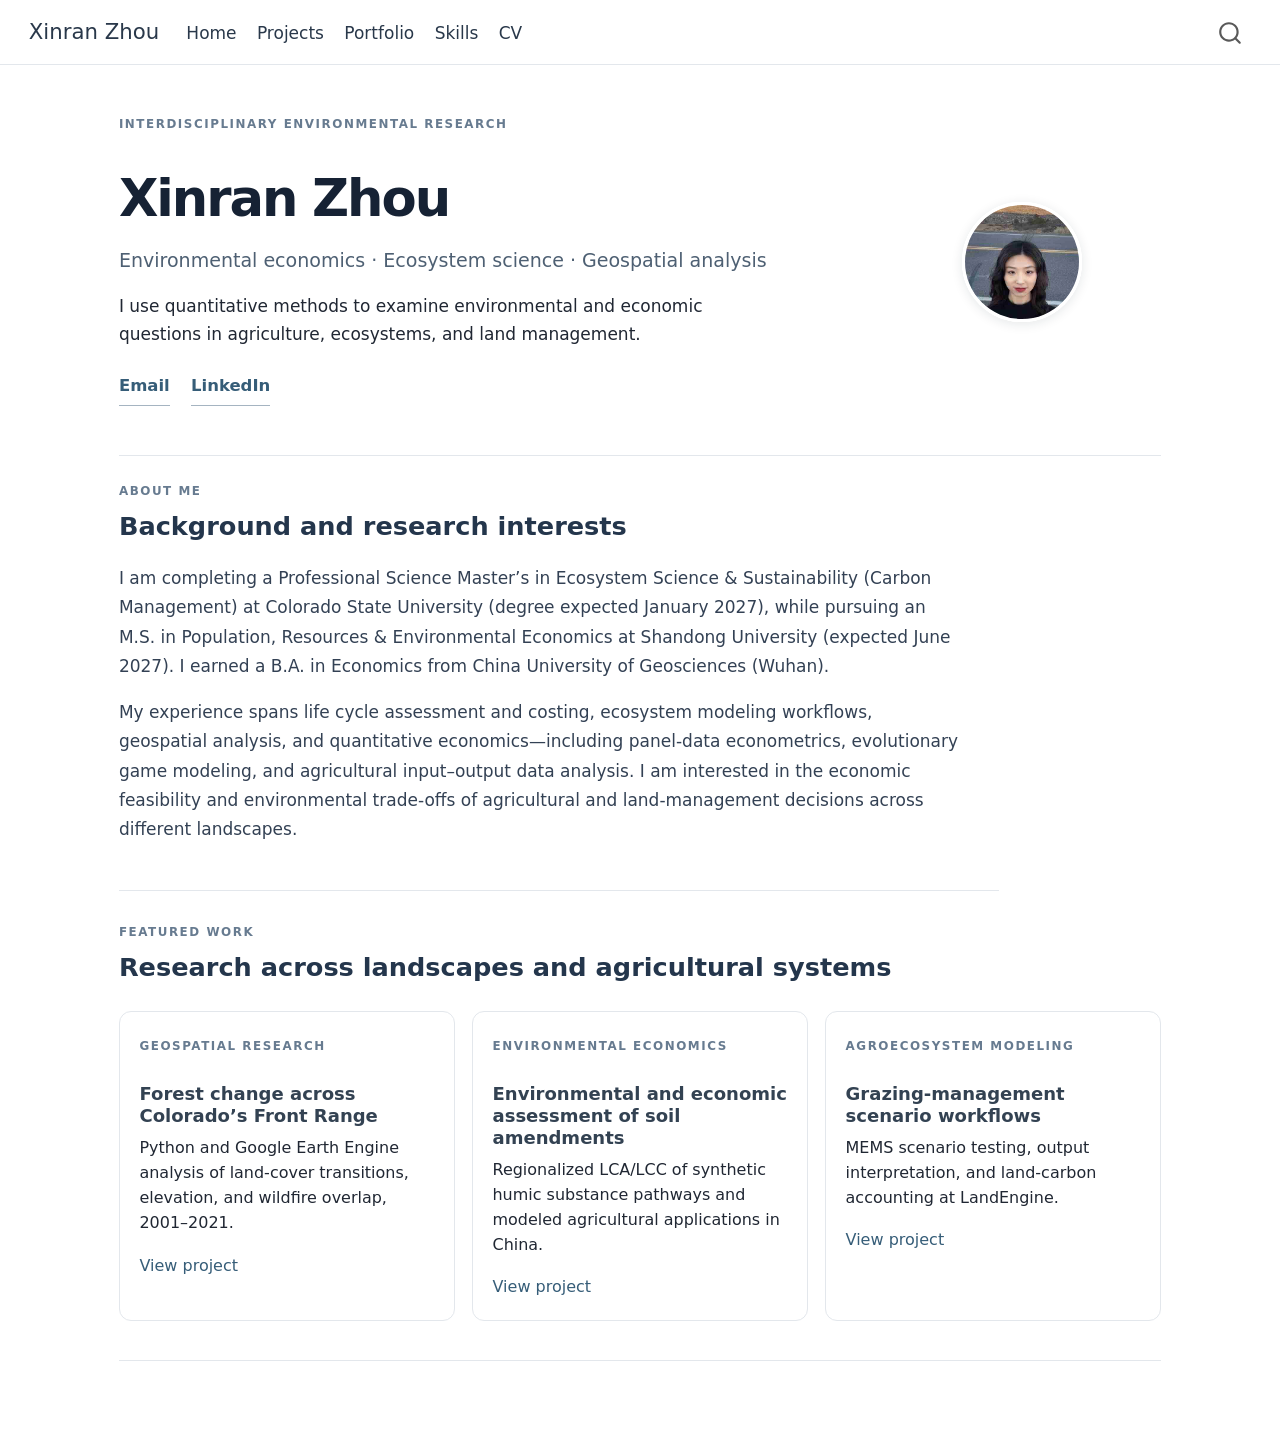
==== commit cf34d8ae: "Merge About into homepage and simplify site navigation" ====
--- a/docs/about.html
+++ b/docs/about.html
@@ -97,10 +97,6 @@
 <span class="menu-text">Home</span></a>
   </li>  
   <li class="nav-item">
-    <a class="nav-link active" href="./about.html" aria-current="page"> 
-<span class="menu-text">About</span></a>
-  </li>  
-  <li class="nav-item">
     <a class="nav-link" href="./projects.html"> 
 <span class="menu-text">Projects</span></a>
   </li>  
@@ -141,14 +137,11 @@
     </div>
 <!-- main -->
 <main class="content" id="quarto-document-content">
-<div class="research-page"><p class="eyebrow">BACKGROUND</p><h1>About</h1>
-<p class="intro-lede">My interests lie at the intersection of environmental economics, ecosystem science, and spatial data analysis.</p>
-<p>I am completing a Professional Science Master’s in Ecosystem Science &amp; Sustainability (Carbon Management) at Colorado State University (degree expected January 2027), while pursuing an M.S. in Population, Resources &amp; Environmental Economics at Shandong University (expected June 2027). I earned a B.A. in Economics from China University of Geosciences (Wuhan).</p>
-<p>My research experience includes regional life cycle assessment and costing of agricultural soil amendments, testing grazing-management scenarios with MEMS at LandEngine, and analyzing forest-cover change using Python and Google Earth Engine at CU Boulder’s ESIIL. Earlier projects involved panel-data econometrics, evolutionary game modeling, and agricultural input–output data integration.</p>
-<p>I am particularly interested in research that makes environmental and economic trade-offs explicit while accounting for differences across technologies, management practices, and landscapes. I hope to strengthen connections among these complementary methods through further research.</p>
-<div class="info-strip"><div><strong>Economics</strong><span>Costing · Incentives · Econometrics</span></div><div><strong>Environmental assessment</strong><span>LCA/LCC · GHG accounting</span></div><div><strong>Spatial &amp; ecosystem analysis</strong><span>Python/GEE · MEMS workflows</span></div></div>
-<section class="research-section"><h2>Research principles</h2><p>I aim to distinguish modeled scenarios from measured outcomes, spatial association from causation, and my specific contributions from collaborative project results. Methods and conclusions should be clear enough to support critical interpretation and real-world decisions.</p></section>
-<section class="research-section"><h2>Education</h2><div class="detail-list"><div><strong>Colorado State University</strong><span>Professional Science Master’s · Ecosystem Science &amp; Sustainability (Carbon Management) · Degree expected January 2027</span></div><div><strong>Shandong University</strong><span>M.S. · Population, Resources &amp; Environmental Economics · Expected June 2027</span></div><div><strong>China University of Geosciences (Wuhan)</strong><span>B.A. · Economics · 2024</span></div></div></section></div>
+<meta http-equiv="refresh" content="0; url=index.html#about">
+<div class="research-page" style="padding:3rem 0;">
+  <h1>About has moved</h1>
+  <p>My academic background and research introduction are now on the <a href="./index.html#about">Home page</a>.</p>
+</div>
 </main> <!-- /main -->
 <script id="quarto-html-after-body" type="application/javascript">
   window.document.addEventListener("DOMContentLoaded", function (event) {
--- a/docs/styles.css
+++ b/docs/styles.css
@@ -36,3 +36,10 @@
 .profile-contact a:hover,.profile-contact a:focus-visible{color:#142f47;border-color:#142f47;text-decoration:none;outline-offset:4px;}
 .cv-download-row {display:flex;align-items:center;gap:1rem;flex-wrap:wrap;margin:1.5rem 0 .75rem;}
 @media(max-width:800px){.profile-contact{gap:1.2rem;margin:.9rem 0 .25rem;}}
+
+/* Combined Home / About, restrained spacing */
+.home-about { max-width:880px; padding:1.55rem 0 1.7rem; }
+.home-about h2 { margin-bottom:.85rem; }
+.home-about p:not(.eyebrow) { max-width:840px; color:#334154; font-size:1rem; line-height:1.72; }
+.home-about p:not(.eyebrow)+p { margin-top:.6rem; }
+@media(max-width:800px) { .home-about {padding:1.25rem 0 1.45rem;} }
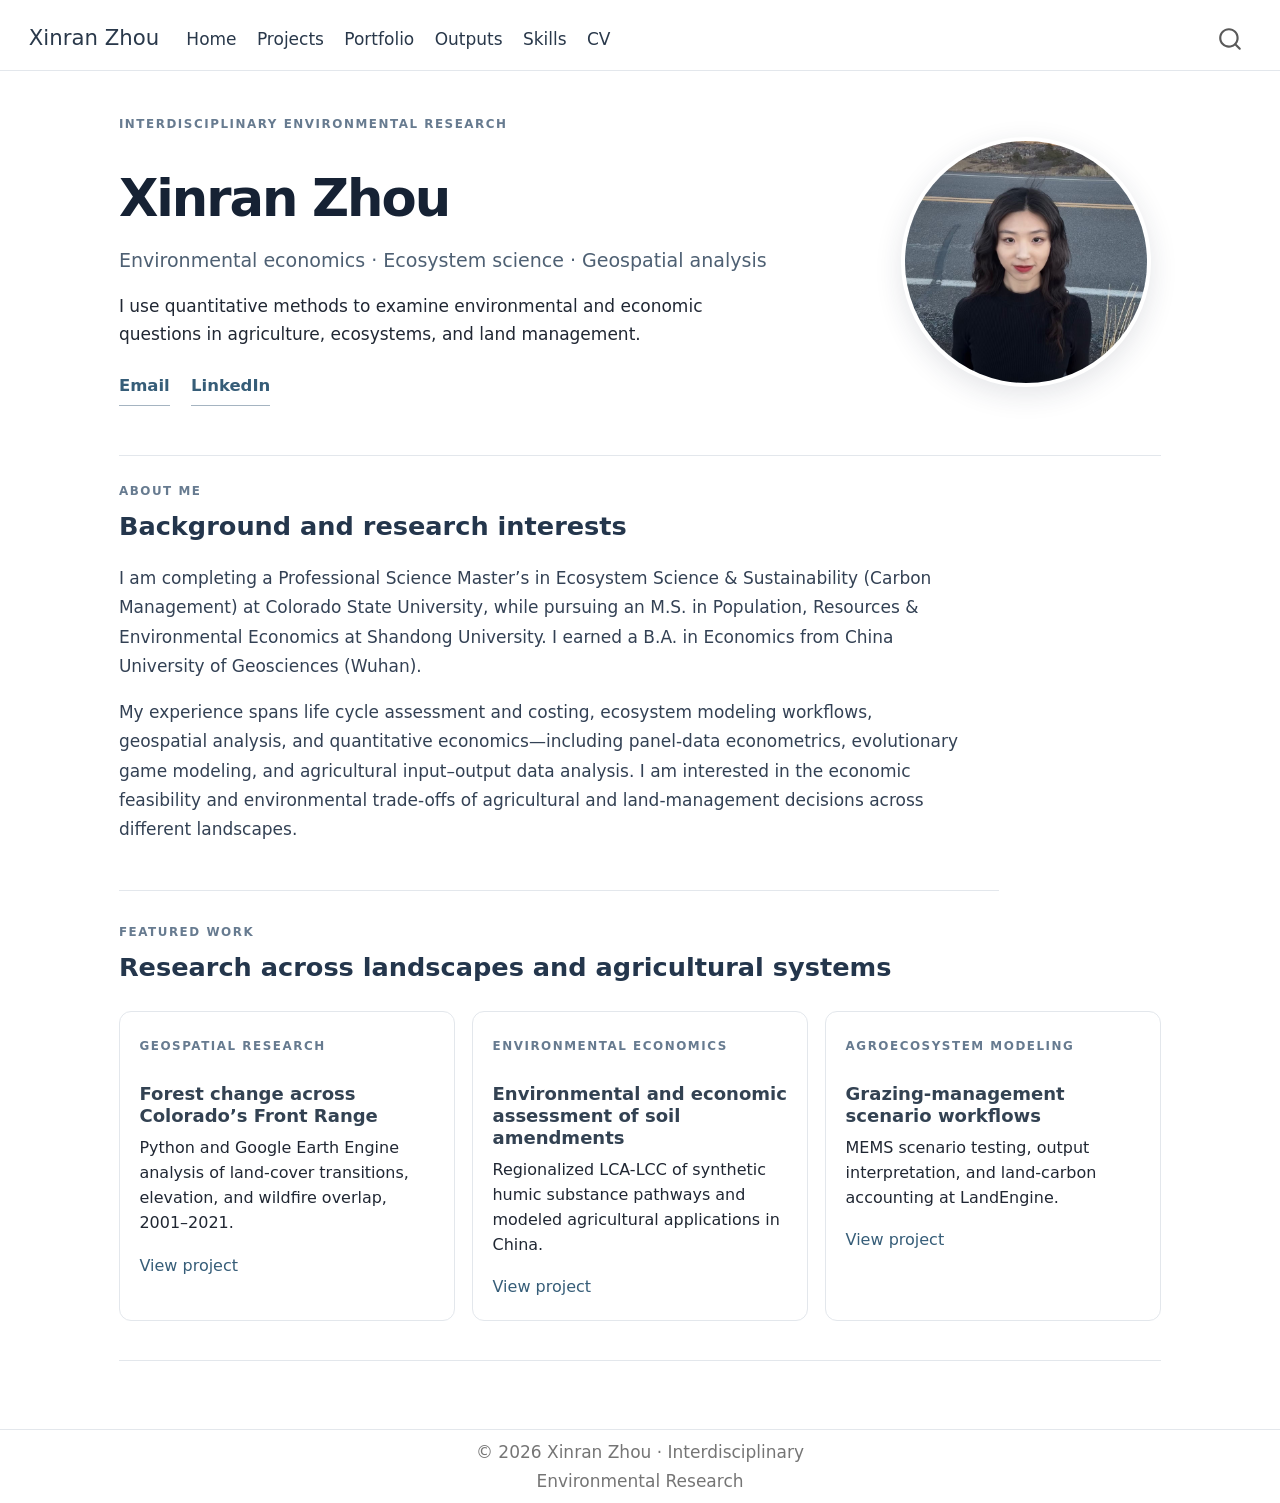
==== commit 2aa3f2b9: "Simplify project descriptions, restore portfolio links, and add research outputs page" ====
--- a/docs/about.html
+++ b/docs/about.html
@@ -72,7 +72,7 @@
 <style>html{ scroll-behavior: smooth; }</style>
 
 
-<link rel="stylesheet" href="styles.css">
+<link rel="stylesheet" href="styles.css?v=20261115-clean">
 </head>
 
 <body class="nav-fixed quarto-light">
@@ -104,7 +104,8 @@
     <a class="nav-link" href="./portfolio.html"> 
 <span class="menu-text">Portfolio</span></a>
   </li>  
-  <li class="nav-item">
+  <li class="nav-item"><a class="nav-link" href="./outputs.html"><span class="menu-text">Outputs</span></a></li>
+<li class="nav-item">
     <a class="nav-link" href="./skills.html"> 
 <span class="menu-text">Skills</span></a>
   </li>  
--- a/docs/styles.css
+++ b/docs/styles.css
@@ -43,3 +43,68 @@
 .home-about p:not(.eyebrow) { max-width:840px; color:#334154; font-size:1rem; line-height:1.72; }
 .home-about p:not(.eyebrow)+p { margin-top:.6rem; }
 @media(max-width:800px) { .home-about {padding:1.25rem 0 1.45rem;} }
+
+/* Homepage portrait: balanced size and centered head-and-shoulders crop */
+.research-hero {
+  grid-template-columns: minmax(0, 1fr) minmax(230px, 270px);
+  align-items: center;
+  gap: clamp(1.5rem, 4vw, 3.5rem);
+}
+.research-portrait {
+  position: relative;
+  width: clamp(220px, 22vw, 250px);
+  height: clamp(220px, 22vw, 250px);
+  margin-inline: auto;
+  overflow: hidden;
+  border-radius: 50%;
+  border: 4px solid #fff;
+  box-shadow: 0 8px 28px rgba(30, 45, 62, .12);
+  background: #edf0f3;
+}
+.research-portrait img {
+  display: block;
+  width: 100% !important;
+  height: 100% !important;
+  max-width: none;
+  border: 0;
+  border-radius: 0;
+  box-shadow: none;
+  object-fit: cover;
+  /* Full original photo: bottom-aligned square retains headroom and shoulders. */
+  object-position: 50% 100%;
+  transform: none;
+  transform-origin: center center;
+  image-rendering: auto;
+  filter: none;
+}
+@media (max-width: 800px) {
+  .research-hero { grid-template-columns: 1fr; gap: 1.35rem; }
+  .research-portrait {
+    grid-row: 1;
+    width: 185px;
+    height: 185px;
+    margin-inline: 0;
+  }
+}
+
+/* Projects and outputs: a quiet, readable hierarchy. */
+.projects-page,.outputs-page {max-width:880px;color:#202733;}
+.projects-page .projects-intro,.outputs-page>header {padding:1.2rem 0 1.6rem;}
+.projects-page h1,.outputs-page h1 {font-size:clamp(28px,3vw,38px);line-height:1.25;letter-spacing:-.025em;margin:0;}
+.projects-page p,.outputs-page p {font-size:18px;line-height:1.7;color:#263344;}
+.projects-group,.outputs-group {padding-top:.75rem;scroll-margin-top:95px;}
+.projects-page .projects-group>h2,.outputs-page .outputs-group>h2 {font-size:23px;line-height:1.35;color:#354b63;border-bottom:1px solid #bfcbd5;padding-bottom:.8rem;margin:0;}
+.projects-page .project-entry,.outputs-page .output-entry {padding:1.3rem 0;border-bottom:1px solid #e0e5eb;scroll-margin-top:95px;}
+.projects-page .project-entry h3,.outputs-page .output-entry h3 {font-size:21px;line-height:1.4;color:#162234;margin:0 0 .65rem;font-weight:650;}
+.projects-page .project-entry p {margin:0 0 .7rem;}
+.project-portfolio-link {font-size:17px;font-weight:600;text-decoration:underline;text-underline-offset:4px;}
+.projects-page .project-entry p:last-child,.outputs-page .output-entry p:last-child {margin-bottom:0;}
+.outputs-page .output-entry p {margin:.3rem 0;}
+.outputs-page .output-status {font-size:17px;color:#294e6b;font-weight:600;}
+.outputs-page .outputs-group+.outputs-group,.projects-page .projects-group+.projects-group {margin-top:1.7rem;}
+@media(max-width:600px) {
+.projects-page .projects-intro,.outputs-page>header {padding:.7rem 0 1.3rem;}
+.projects-page h1,.outputs-page h1 {font-size:29px;}
+.projects-page .projects-group>h2,.outputs-page .outputs-group>h2 {font-size:22px;}
+.projects-page .project-entry h3,.outputs-page .output-entry h3 {font-size:21px;}
+}
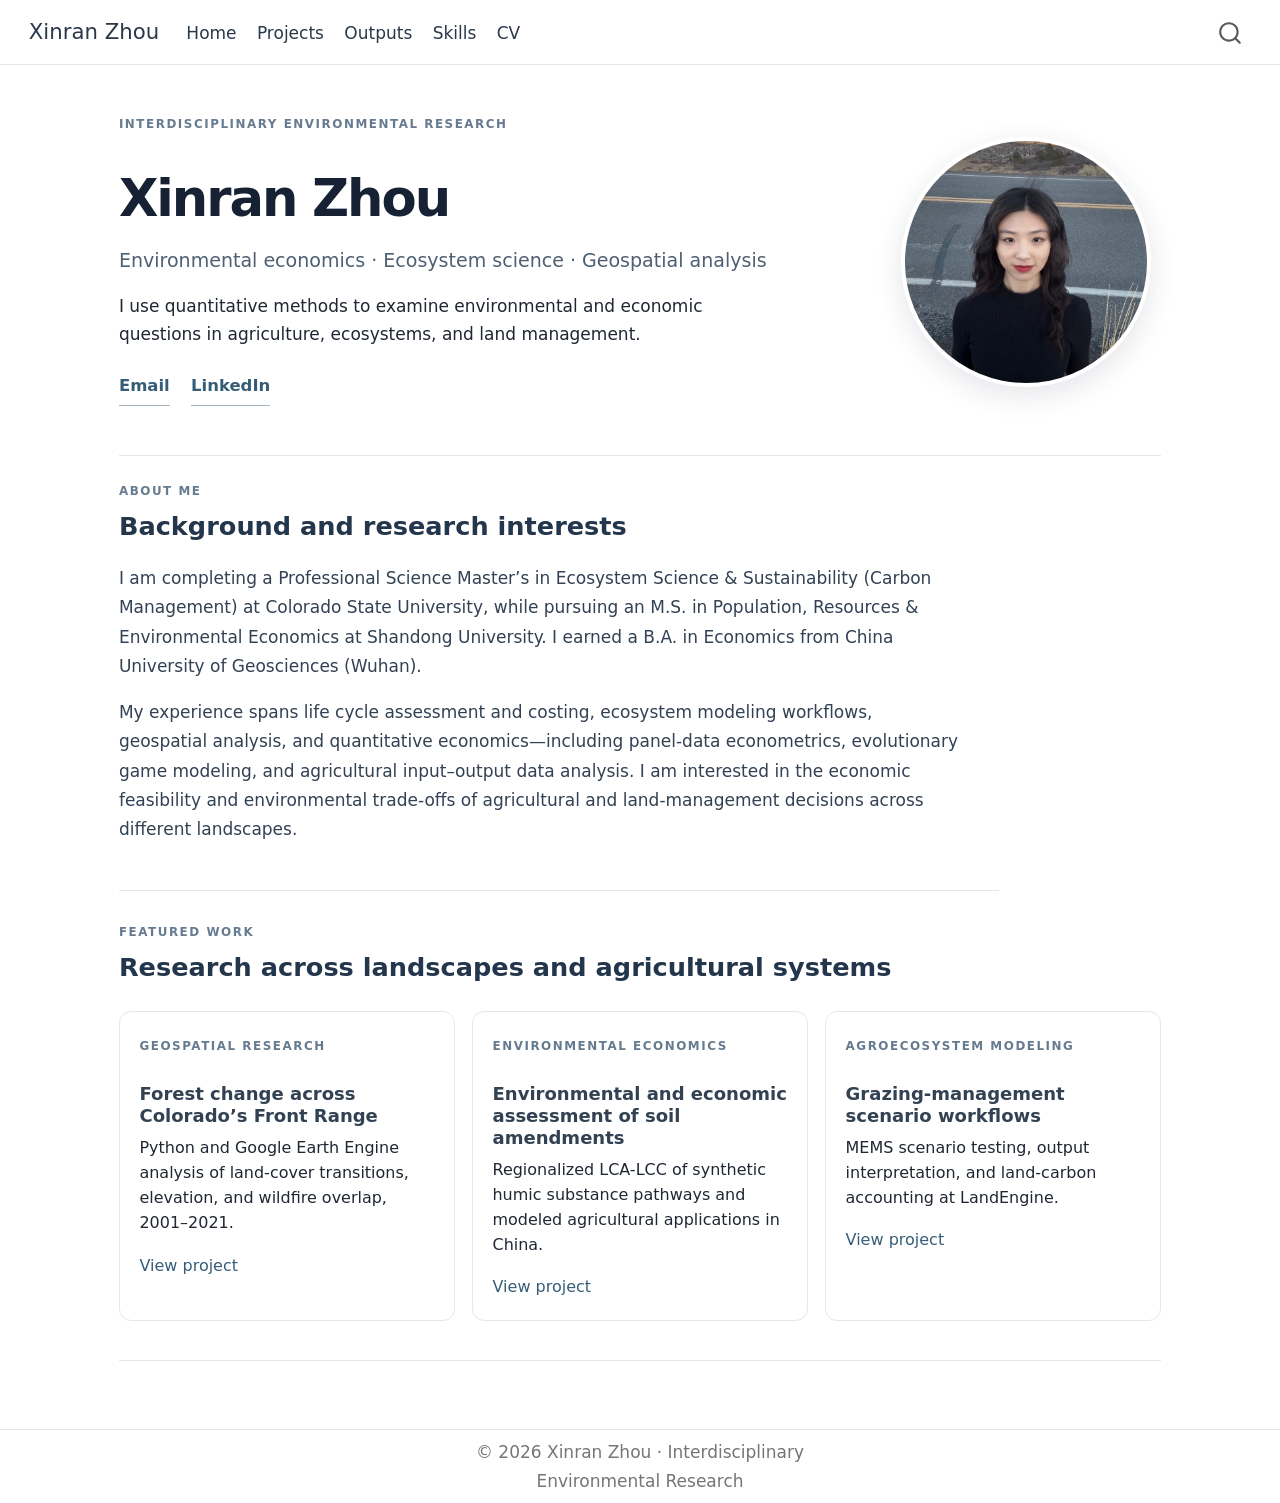
==== commit 193399b2: "Merge portfolio into projects with approved research spotlights; remove internal MEMS guide listing" ====
--- a/docs/about.html
+++ b/docs/about.html
@@ -72,7 +72,7 @@
 <style>html{ scroll-behavior: smooth; }</style>
 
 
-<link rel="stylesheet" href="styles.css?v=20261115-clean">
+<link rel="stylesheet" href="styles.css?v=20261115-merged">
 </head>
 
 <body class="nav-fixed quarto-light">
@@ -99,10 +99,6 @@
   <li class="nav-item">
     <a class="nav-link" href="./projects.html"> 
 <span class="menu-text">Projects</span></a>
-  </li>  
-  <li class="nav-item">
-    <a class="nav-link" href="./portfolio.html"> 
-<span class="menu-text">Portfolio</span></a>
   </li>  
   <li class="nav-item"><a class="nav-link" href="./outputs.html"><span class="menu-text">Outputs</span></a></li>
 <li class="nav-item">
--- a/docs/styles.css
+++ b/docs/styles.css
@@ -108,3 +108,22 @@
 .projects-page .projects-group>h2,.outputs-page .outputs-group>h2 {font-size:22px;}
 .projects-page .project-entry h3,.outputs-page .output-entry h3 {font-size:21px;}
 }
+
+/* Original research figures embedded alongside their project summaries. */
+.projects-page .work-figure {margin:1.3rem 0 0;}
+.work-figure>a {display:block;}
+.projects-page .work-figure img {display:block;width:100%;height:auto;max-width:100%;border:1px solid #e0e5eb;background:white;box-sizing:border-box;}
+.projects-page .work-figure-tall img {width:auto;max-height:540px;margin-inline:auto;}
+.projects-page .work-figure figcaption,.projects-page .work-credit {font-size:16px;line-height:1.6;color:#3e5064;margin:.7rem 0 0;}
+.work-figure figcaption a {text-decoration:underline;text-underline-offset:3px;}
+.work-details {margin:1.1rem 0 .5rem;}
+.work-details summary {font-size:17px;font-weight:600;color:#294e6b;cursor:pointer;padding:.45rem 0;text-decoration:underline;text-underline-offset:4px;}
+.work-details summary:focus-visible {outline:2px solid #365d78;outline-offset:4px;}
+.projects-page .project-entry {padding-block:1.5rem;}
+@media(max-width:600px){.projects-page .work-figure-tall img{max-height:450px;}}
+
+/* Preview the assessment panel; the linked original retains the complete figure. */
+.shs-method-preview {display:block;position:relative;aspect-ratio:1178 / 800;overflow:hidden;}
+.projects-page .shs-method-preview img {position:absolute;width:100%;max-width:none;height:auto;top:-125%;border:0;}
+
+.spotlight-figure img {width:100%;height:auto;}.projects-page .spotlight-figure {margin:.9rem 0 1rem;}
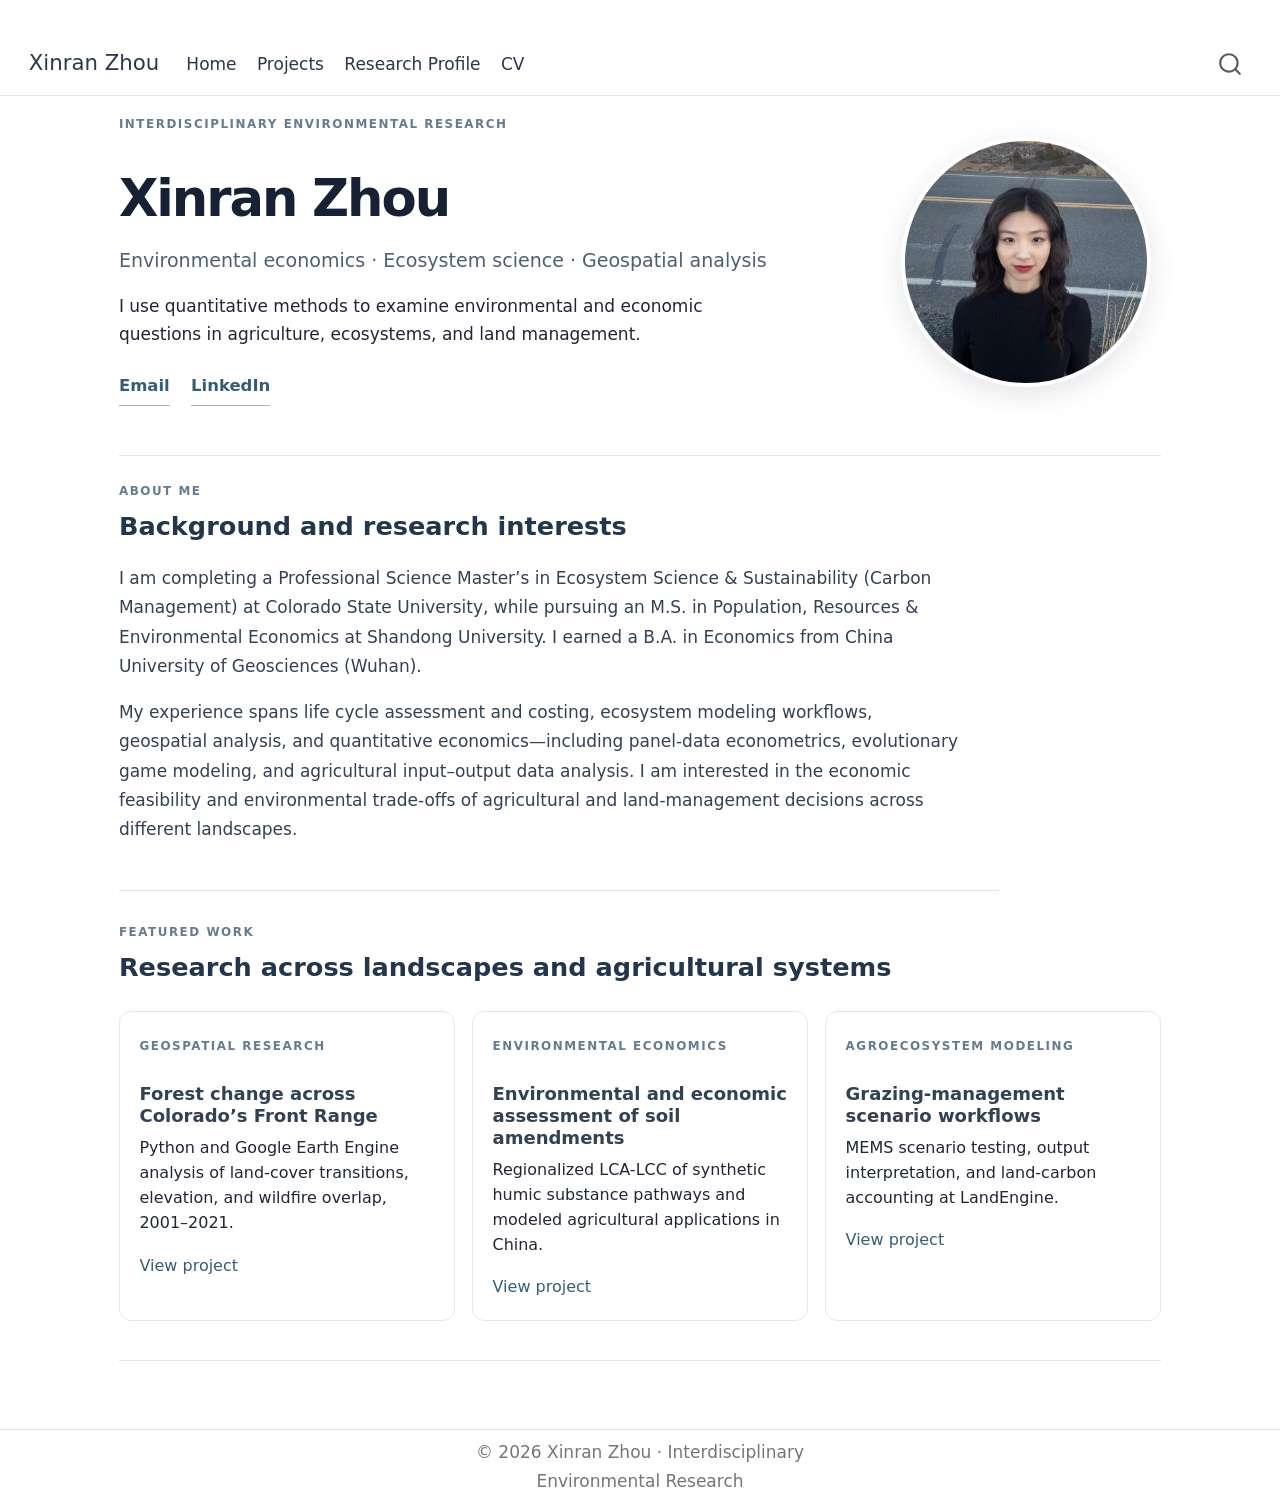
==== commit feafd121: "Combine outputs and skills into compact Research Profile page with redirects" ====
--- a/docs/about.html
+++ b/docs/about.html
@@ -100,12 +100,8 @@
     <a class="nav-link" href="./projects.html"> 
 <span class="menu-text">Projects</span></a>
   </li>  
-  <li class="nav-item"><a class="nav-link" href="./outputs.html"><span class="menu-text">Outputs</span></a></li>
+  <li class="nav-item"><a class="nav-link" href="./research-profile.html"><span class="menu-text">Research Profile</span></a></li>
 <li class="nav-item">
-    <a class="nav-link" href="./skills.html"> 
-<span class="menu-text">Skills</span></a>
-  </li>  
-  <li class="nav-item">
     <a class="nav-link" href="./cv.html"> 
 <span class="menu-text">CV</span></a>
   </li>  
--- a/docs/styles.css
+++ b/docs/styles.css
@@ -127,3 +127,67 @@
 .projects-page .shs-method-preview img {position:absolute;width:100%;max-width:none;height:auto;top:-125%;border:0;}
 
 .spotlight-figure img {width:100%;height:auto;}.projects-page .spotlight-figure {margin:.9rem 0 1rem;}
+
+/* Research plates assembled from original PPT figures, not slide screenshots. */
+.projects-page .research-plate {margin:1.3rem 0 .6rem;padding:18px;border:1px solid #dce3e9;background:#fff;}
+.shs-figure-layout {display:grid;grid-template-columns:minmax(0,.8fr) minmax(0,1.4fr);gap:22px;align-items:start;}
+.shs-analysis,.forest-analysis {display:grid;gap:20px;}
+.projects-page .plate-panel h4 {font-family:inherit;font-size:16px;font-weight:650;line-height:1.4;margin:0 0 10px;color:#203c50;}
+.plate-panel a {display:block;}
+.plate-panel img {display:block;width:100%;height:auto;max-width:100%;}
+.projects-page .research-plate figcaption {font-size:15px;color:#44566a;line-height:1.6;margin:16px 0 0;}
+.forest-figure-layout {display:grid;grid-template-columns:minmax(0,.95fr) minmax(0,1.3fr);gap:22px;align-items:start;}
+.forest-maps {display:grid;grid-template-columns:1fr 1fr .65fr;gap:10px;}
+.forest-maps span {display:block;text-align:center;font-size:14px;font-weight:600;margin-bottom:8px;}
+.forest-maps img {height:340px;object-fit:contain;background:#fff;}
+.map-legends {display:grid;grid-template-columns:1fr 1fr;gap:16px;align-items:start;margin-top:16px;}
+.map-legends a:first-child img {max-height:220px;width:auto;max-width:100%;object-fit:contain;}
+.map-legends a:last-child img {max-height:155px;width:auto;max-width:100%;object-fit:contain;}
+@media(max-width:700px){
+.projects-page .research-plate{padding:12px;}
+.shs-figure-layout,.forest-figure-layout {grid-template-columns:1fr;gap:22px;}
+.shs-framework img{max-height:580px;width:auto;margin:auto;}
+.forest-maps img{height:380px;}
+.forest-map-panel{max-width:440px;margin:auto;width:100%;}
+.projects-page .plate-panel h4{font-size:17px;}
+}
+
+/* Keep all three map panels at the same scale and top edge without stretching. */
+.forest-maps span{font-size:13px;white-space:nowrap;min-height:20px;}
+.forest-maps a{height:340px;display:flex;justify-content:center;overflow:hidden;}
+.forest-maps img{height:100%;width:auto;max-width:none;object-fit:contain;}
+@media(max-width:700px){.forest-maps a{height:380px;}.forest-maps img{height:100%;}}
+
+.plate-panel,.shs-analysis,.forest-analysis{min-width:0;}
+.forest-maps{grid-template-columns:repeat(3,minmax(0,1fr));}
+.forest-maps>div{min-width:0;}
+.forest-maps span{font-size:12px;white-space:normal;min-height:34px;line-height:1.3;}
+.forest-maps a{display:block;position:relative;min-width:0;}
+.forest-maps img{position:absolute;left:50%;transform:translateX(-50%);height:100%;width:auto;max-width:none;}
+
+/* Skills: four plain sections with consistent, readable text. */
+.skills-page {max-width:880px;}
+.skills-page>header {padding:1.2rem 0 1.6rem;}
+.skills-page h1 {font-size:clamp(28px,3vw,38px);line-height:1.25;letter-spacing:-.025em;margin:0;color:#162234;}
+.skills-page .skill-section {padding:1.4rem 0;border-bottom:1px solid #dce3e9;}
+.skills-page .skill-section h2 {font-size:23px;line-height:1.35;color:#263344;margin:0 0 .8rem;}
+.skills-page .skill-section p {font-size:18px;line-height:1.7;color:#263344;margin:0 0 .65rem;}
+.skills-page .skill-section p:last-child {margin-bottom:0;}
+@media(max-width:600px){.skills-page>header{padding:.7rem 0 1.1rem;}.skills-page h1{font-size:29px;}.skills-page .skill-section h2{font-size:22px;}}
+
+/* Combined research profile: compact citations and plain skill columns. */
+.profile-page {max-width:900px;color:#263344;}
+.profile-page>header {padding:1rem 0 1.5rem;}
+.profile-page h1 {font-size:clamp(28px,3vw,36px);line-height:1.25;letter-spacing:-.025em;margin:0;}
+.profile-page p {font-size:17px;line-height:1.65;color:#263344;margin:0;}
+.profile-page h2 {font-size:23px;line-height:1.35;margin:0 0 1rem;padding-bottom:.65rem;border-bottom:1px solid #cbd5df;color:#20364c;}
+.profile-page h3 {font-size:19px;line-height:1.4;margin:0 0 .55rem;color:#263344;font-weight:650;}
+.profile-page .profile-output-group {margin:1.2rem 0 0;}
+.profile-page .profile-citation {margin:0 0 1rem;scroll-margin-top:95px;}
+.profile-page cite {font-style:italic;}
+.profile-page .profile-status {font-size:16px;line-height:1.5;font-weight:600;color:#34556f;margin-top:.15rem;}
+.profile-page .profile-skills {margin-top:2rem;scroll-margin-top:95px;}
+.profile-page .profile-outputs {scroll-margin-top:95px;}
+.profile-skills-grid {display:grid;grid-template-columns:repeat(2,minmax(0,1fr));column-gap:2.5rem;row-gap:1.5rem;margin-top:1.25rem;}
+.profile-page .profile-skill p+p {margin-top:.5rem;}
+@media(max-width:700px){.profile-skills-grid{grid-template-columns:1fr;gap:1.4rem;}.profile-page>header{padding:.7rem 0 1.2rem;}.profile-page h1{font-size:29px;}.profile-page h2{font-size:22px;}}
